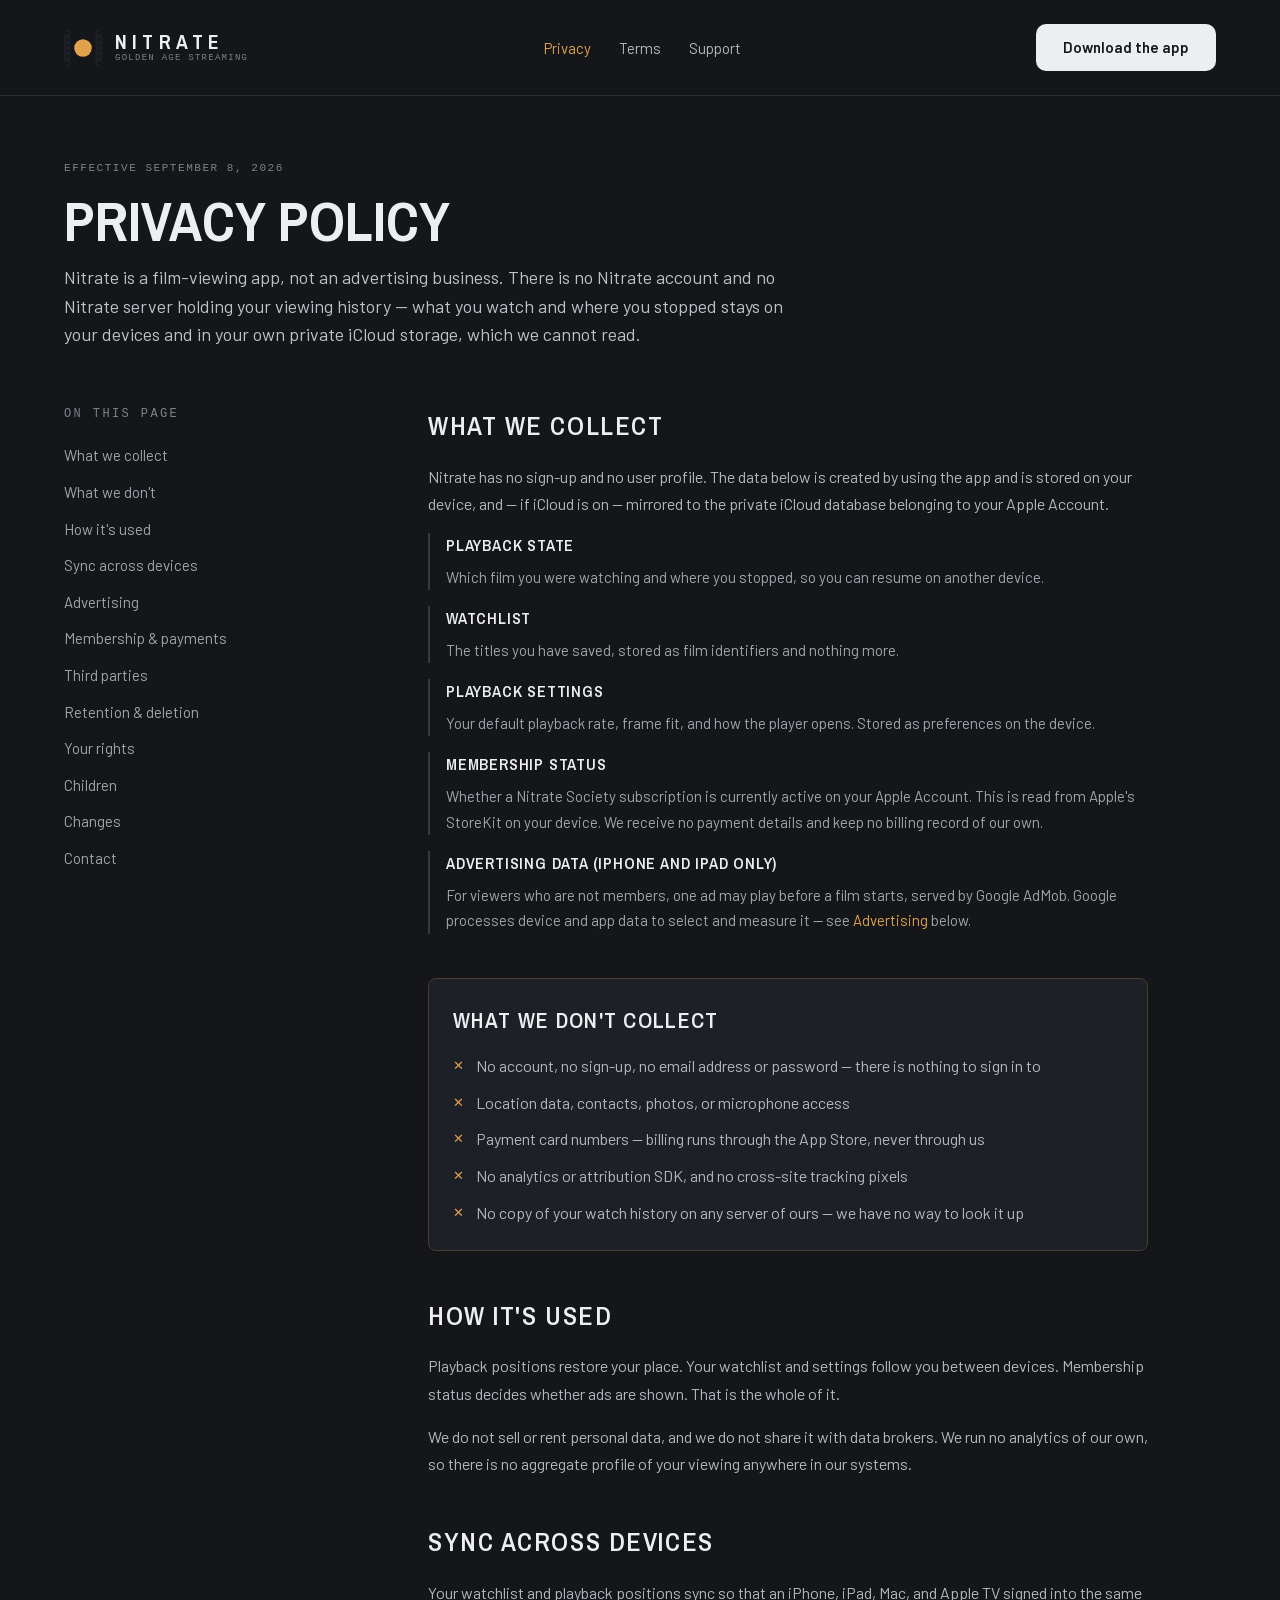
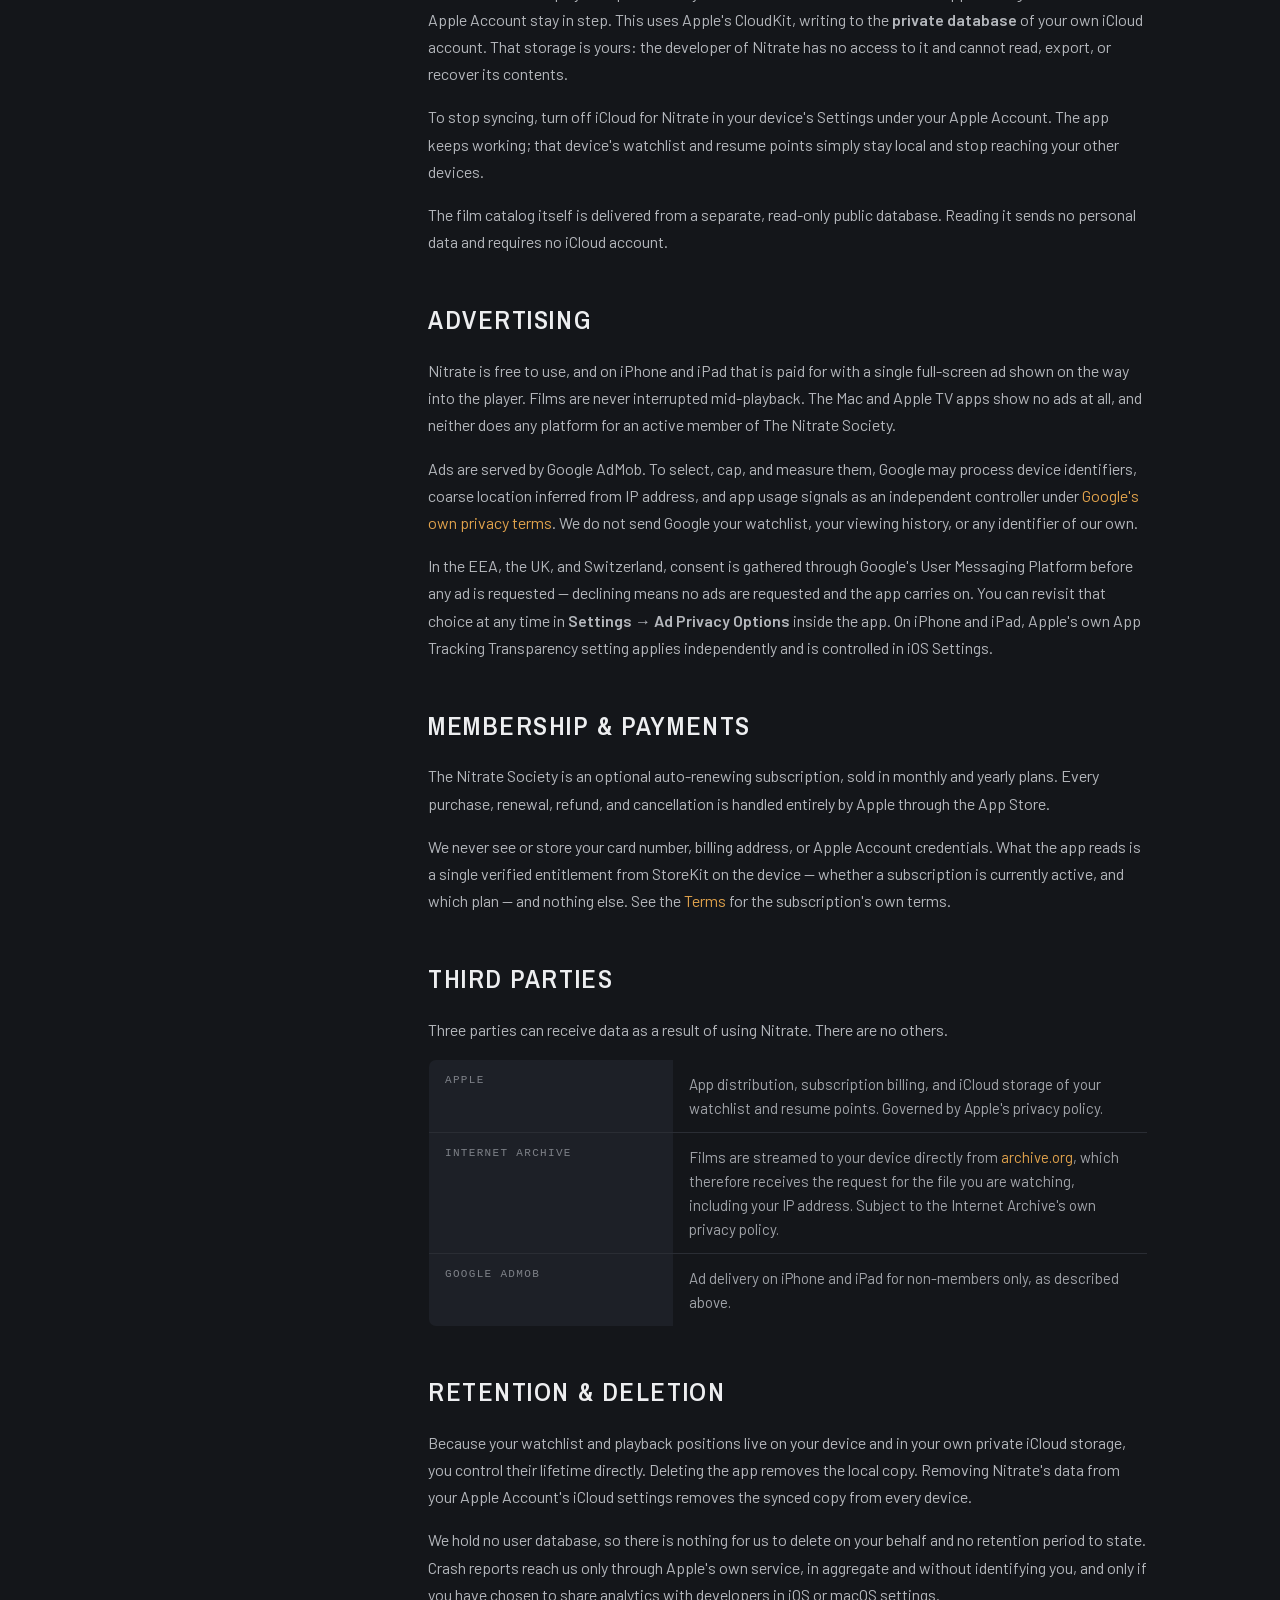
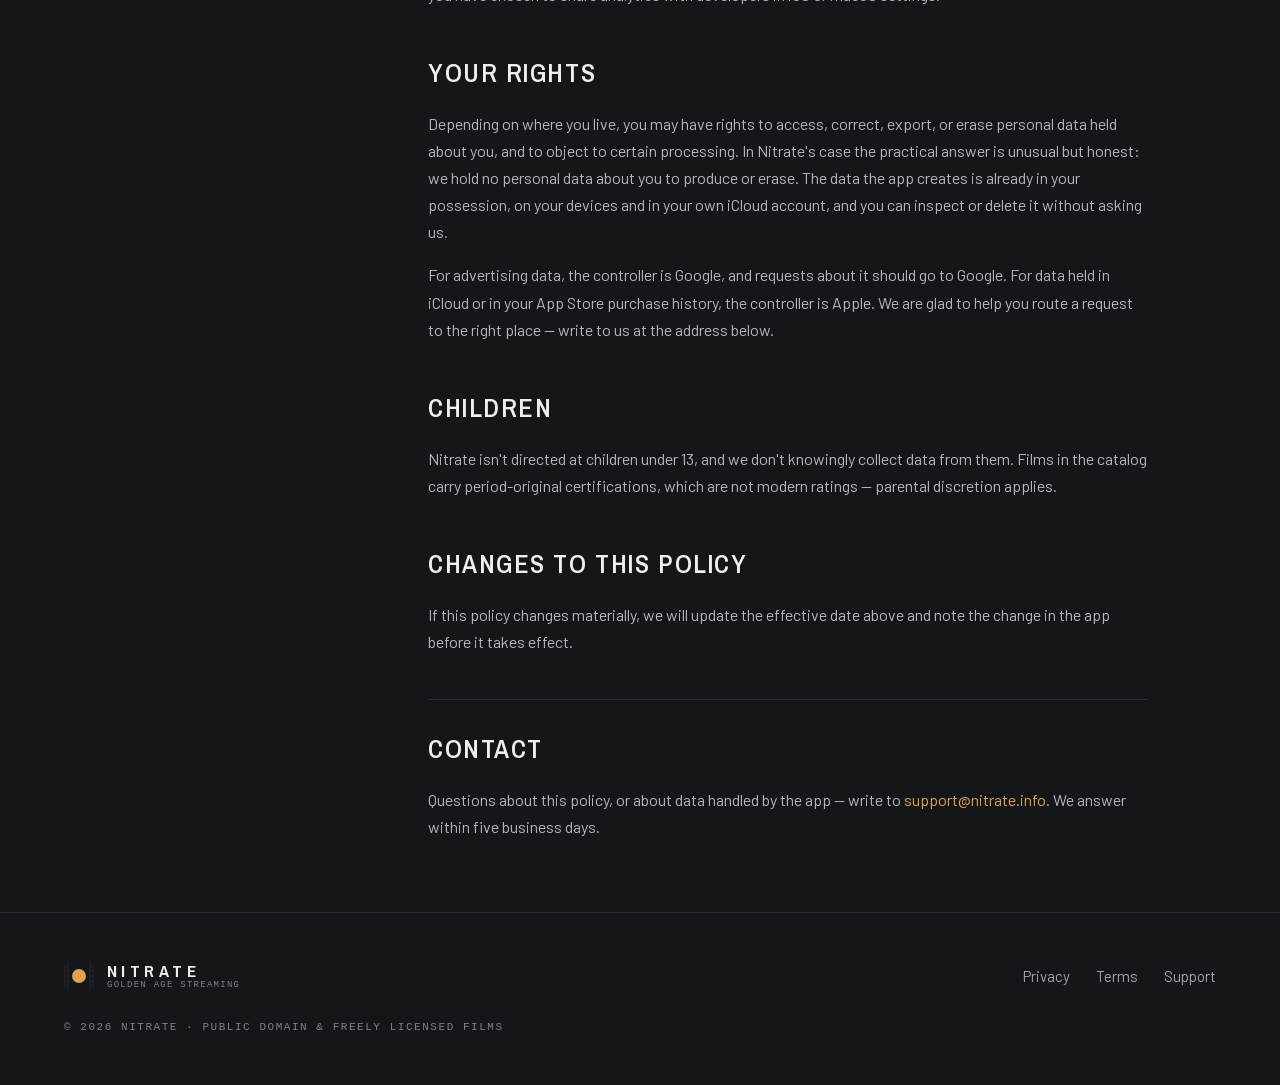
==== privacy.html @ 290c3b98 "init" ====
<!doctype html>
<html lang="en">
<head>
<meta charset="utf-8">
<meta name="viewport" content="width=device-width, initial-scale=1">
<title>Privacy Policy — Nitrate</title>
<meta name="description" content="What Nitrate collects, what it doesn't, and where your watchlist and resume points actually live.">
<link rel="canonical" href="https://nitrate.info/privacy.html">

<meta property="og:type" content="article">
<meta property="og:site_name" content="Nitrate">
<meta property="og:title" content="Privacy Policy — Nitrate">
<meta property="og:description" content="What Nitrate collects, what it doesn't, and where your watchlist and resume points actually live.">
<meta property="og:url" content="https://nitrate.info/privacy.html">
<meta property="og:image" content="https://nitrate.info/assets/img/og-image.png">
<meta name="twitter:card" content="summary_large_image">

<link rel="icon" href="assets/img/favicon.svg" type="image/svg+xml">
<link rel="apple-touch-icon" href="assets/img/apple-touch-icon.png">
<link rel="preload" href="assets/fonts/archivo-narrow.woff2" as="font" type="font/woff2" crossorigin>
<link rel="preload" href="assets/fonts/barlow-400.woff2" as="font" type="font/woff2" crossorigin>
<link rel="stylesheet" href="assets/css/site.css">
</head>
<body>

<a class="skip-link" href="#main">Skip to content</a>

<header class="site-header">
  <a class="lockup" href="./" aria-label="Nitrate — home">
    <img class="lockup__icon" src="assets/img/icon.svg" alt="" width="38" height="38">
    <span class="lockup__text">
      <span class="lockup__word">Nitrate</span>
      <span class="lockup__sub">Golden age streaming</span>
    </span>
  </a>
  <nav class="site-nav" aria-label="Primary">
    <a href="privacy.html" aria-current="page">Privacy</a>
    <a href="terms.html">Terms</a>
    <a href="support.html">Support</a>
  </nav>
  <a class="btn btn--primary" href="https://apps.apple.com/app/id6807024040">Download the app</a>
</header>

<main id="main" class="page">

  <div class="page__head">
    <p class="meta">Effective <time datetime="2026-09-08">September 8, 2026</time></p>
    <h1>Privacy Policy</h1>
    <p class="lead">
      Nitrate is a film-viewing app, not an advertising business. There is no Nitrate
      account and no Nitrate server holding your viewing history — what you watch and
      where you stopped stays on your devices and in your own private iCloud storage,
      which we cannot read.
    </p>
  </div>

  <div class="layout">

    <aside class="aside">
      <nav class="toc" aria-label="On this page">
        <h2>On this page</h2>
        <ol>
          <li><a href="#collect">What we collect</a></li>
          <li><a href="#never">What we don't</a></li>
          <li><a href="#use">How it's used</a></li>
          <li><a href="#sync">Sync across devices</a></li>
          <li><a href="#ads">Advertising</a></li>
          <li><a href="#membership">Membership &amp; payments</a></li>
          <li><a href="#third-parties">Third parties</a></li>
          <li><a href="#retention">Retention &amp; deletion</a></li>
          <li><a href="#rights">Your rights</a></li>
          <li><a href="#children">Children</a></li>
          <li><a href="#changes">Changes</a></li>
          <li><a href="#contact">Contact</a></li>
        </ol>
      </nav>
    </aside>

    <article class="article">

      <section id="collect">
        <h2>What we collect</h2>
        <p>
          Nitrate has no sign-up and no user profile. The data below is created by using
          the app and is stored on your device, and — if iCloud is on — mirrored to the
          private iCloud database belonging to your Apple Account.
        </p>

        <div class="entry">
          <h3>Playback state</h3>
          <p>
            Which film you were watching and where you stopped, so you can resume on
            another device.
          </p>
        </div>

        <div class="entry">
          <h3>Watchlist</h3>
          <p>The titles you have saved, stored as film identifiers and nothing more.</p>
        </div>

        <div class="entry">
          <h3>Playback settings</h3>
          <p>
            Your default playback rate, frame fit, and how the player opens. Stored as
            preferences on the device.
          </p>
        </div>

        <div class="entry">
          <h3>Membership status</h3>
          <p>
            Whether a Nitrate Society subscription is currently active on your Apple
            Account. This is read from Apple's StoreKit on your device. We receive no
            payment details and keep no billing record of our own.
          </p>
        </div>

        <div class="entry">
          <h3>Advertising data (iPhone and iPad only)</h3>
          <p>
            For viewers who are not members, one ad may play before a film starts, served
            by Google AdMob. Google processes device and app data to select and measure
            it — see <a href="#ads">Advertising</a> below.
          </p>
        </div>
      </section>

      <section id="never" class="callout">
        <h2>What we don't collect</h2>
        <ul>
          <li>No account, no sign-up, no email address or password — there is nothing to sign in to</li>
          <li>Location data, contacts, photos, or microphone access</li>
          <li>Payment card numbers — billing runs through the App Store, never through us</li>
          <li>No analytics or attribution SDK, and no cross-site tracking pixels</li>
          <li>No copy of your watch history on any server of ours — we have no way to look it up</li>
        </ul>
      </section>

      <section id="use">
        <h2>How it's used</h2>
        <p>
          Playback positions restore your place. Your watchlist and settings follow you
          between devices. Membership status decides whether ads are shown. That is the
          whole of it.
        </p>
        <p>
          We do not sell or rent personal data, and we do not share it with data brokers.
          We run no analytics of our own, so there is no aggregate profile of your viewing
          anywhere in our systems.
        </p>
      </section>

      <section id="sync">
        <h2>Sync across devices</h2>
        <p>
          Your watchlist and playback positions sync so that an iPhone, iPad, Mac, and
          Apple TV signed into the same Apple Account stay in step. This uses Apple's
          CloudKit, writing to the <strong>private database</strong> of your own iCloud
          account. That storage is yours: the developer of Nitrate has no access to it and
          cannot read, export, or recover its contents.
        </p>
        <p>
          To stop syncing, turn off iCloud for Nitrate in your device's Settings under your
          Apple Account. The app keeps working; that device's watchlist and resume points
          simply stay local and stop reaching your other devices.
        </p>
        <p>
          The film catalog itself is delivered from a separate, read-only public database.
          Reading it sends no personal data and requires no iCloud account.
        </p>
      </section>

      <section id="ads">
        <h2>Advertising</h2>
        <p>
          Nitrate is free to use, and on iPhone and iPad that is paid for with a single
          full-screen ad shown on the way into the player. Films are never interrupted
          mid-playback. The Mac and Apple TV apps show no ads at all, and neither does any
          platform for an active member of The Nitrate Society.
        </p>
        <p>
          Ads are served by Google AdMob. To select, cap, and measure them, Google may
          process device identifiers, coarse location inferred from IP address, and app
          usage signals as an independent controller under
          <a href="https://policies.google.com/technologies/partner-sites" rel="noopener">Google's own privacy terms</a>.
          We do not send Google your watchlist, your viewing history, or any identifier of
          our own.
        </p>
        <p>
          In the EEA, the UK, and Switzerland, consent is gathered through Google's User
          Messaging Platform before any ad is requested — declining means no ads are
          requested and the app carries on. You can revisit that choice at any time in
          <strong>Settings → Ad Privacy Options</strong> inside the app. On iPhone and iPad,
          Apple's own App Tracking Transparency setting applies independently and is
          controlled in iOS Settings.
        </p>
      </section>

      <section id="membership">
        <h2>Membership &amp; payments</h2>
        <p>
          The Nitrate Society is an optional auto-renewing subscription, sold in monthly
          and yearly plans. Every purchase, renewal, refund, and cancellation is handled
          entirely by Apple through the App Store.
        </p>
        <p>
          We never see or store your card number, billing address, or Apple Account
          credentials. What the app reads is a single verified entitlement from StoreKit
          on the device — whether a subscription is currently active, and which plan — and
          nothing else. See the <a href="terms.html#membership">Terms</a> for the
          subscription's own terms.
        </p>
      </section>

      <section id="third-parties">
        <h2>Third parties</h2>
        <p>
          Three parties can receive data as a result of using Nitrate. There are no others.
        </p>
        <div class="table-wrap">
          <table class="table">
            <tbody>
              <tr>
                <th scope="row">Apple</th>
                <td>
                  App distribution, subscription billing, and iCloud storage of your
                  watchlist and resume points. Governed by Apple's privacy policy.
                </td>
              </tr>
              <tr>
                <th scope="row">Internet Archive</th>
                <td>
                  Films are streamed to your device directly from
                  <a href="https://archive.org" rel="noopener">archive.org</a>, which
                  therefore receives the request for the file you are watching, including
                  your IP address. Subject to the Internet Archive's own privacy policy.
                </td>
              </tr>
              <tr>
                <th scope="row">Google AdMob</th>
                <td>
                  Ad delivery on iPhone and iPad for non-members only, as described above.
                </td>
              </tr>
            </tbody>
          </table>
        </div>
      </section>

      <section id="retention">
        <h2>Retention &amp; deletion</h2>
        <p>
          Because your watchlist and playback positions live on your device and in your own
          private iCloud storage, you control their lifetime directly. Deleting the app
          removes the local copy. Removing Nitrate's data from your Apple Account's iCloud
          settings removes the synced copy from every device.
        </p>
        <p>
          We hold no user database, so there is nothing for us to delete on your behalf and
          no retention period to state. Crash reports reach us only through Apple's own
          service, in aggregate and without identifying you, and only if you have chosen to
          share analytics with developers in iOS or macOS settings.
        </p>
      </section>

      <section id="rights">
        <h2>Your rights</h2>
        <p>
          Depending on where you live, you may have rights to access, correct, export, or
          erase personal data held about you, and to object to certain processing. In
          Nitrate's case the practical answer is unusual but honest: we hold no personal
          data about you to produce or erase. The data the app creates is already in your
          possession, on your devices and in your own iCloud account, and you can inspect
          or delete it without asking us.
        </p>
        <p>
          For advertising data, the controller is Google, and requests about it should go to
          Google. For data held in iCloud or in your App Store purchase history, the
          controller is Apple. We are glad to help you route a request to the right place —
          write to us at the address below.
        </p>
      </section>

      <section id="children">
        <h2>Children</h2>
        <p>
          Nitrate isn't directed at children under 13, and we don't knowingly collect data
          from them. Films in the catalog carry period-original certifications, which are
          not modern ratings — parental discretion applies.
        </p>
      </section>

      <section id="changes">
        <h2>Changes to this policy</h2>
        <p>
          If this policy changes materially, we will update the effective date above and
          note the change in the app before it takes effect.
        </p>
      </section>

      <section id="contact" class="contact-block">
        <h2>Contact</h2>
        <p>
          Questions about this policy, or about data handled by the app — write to
          <a href="mailto:support@nitrate.info">support@nitrate.info</a>. We answer within
          five business days.
        </p>
      </section>

    </article>
  </div>
</main>

<footer class="site-footer">
  <div class="site-footer__row">
    <a class="lockup" href="./" aria-label="Nitrate — home">
      <img class="lockup__icon" src="assets/img/icon.svg" alt="" width="30" height="30">
      <span class="lockup__text">
        <span class="lockup__word">Nitrate</span>
        <span class="lockup__sub">Golden age streaming</span>
      </span>
    </a>
    <nav class="site-footer__links" aria-label="Footer">
      <a href="privacy.html">Privacy</a>
      <a href="terms.html">Terms</a>
      <a href="support.html">Support</a>
    </nav>
  </div>
  <p class="site-footer__legal">© 2026 Nitrate · Public domain &amp; freely licensed films</p>
</footer>

</body>
</html>
---- assets/css/site.css ----
/* ==========================================================================
   Nitrate — Golden age streaming
   Tokens and type scale follow the design handoff exactly. Dark only.
   ========================================================================== */

/* --- Fonts ---------------------------------------------------------------
   Self-hosted, latin subset, SIL OFL. Archivo Narrow ships as one variable
   file covering the 600–700 range the design uses; Barlow is three statics. */

@font-face {
  font-family: 'Archivo Narrow';
  font-style: normal;
  font-weight: 400 700;
  font-display: swap;
  src: url('../fonts/archivo-narrow.woff2') format('woff2');
}
@font-face {
  font-family: 'Barlow';
  font-style: normal;
  font-weight: 400;
  font-display: swap;
  src: url('../fonts/barlow-400.woff2') format('woff2');
}
@font-face {
  font-family: 'Barlow';
  font-style: normal;
  font-weight: 600;
  font-display: swap;
  src: url('../fonts/barlow-600.woff2') format('woff2');
}

/* --- Tokens -------------------------------------------------------------- */

:root {
  --bg-base: #14161a;
  --bg-alt: #191c21;
  --surface-card: #1b1e24;
  --surface-raised: #1d2027;

  --line-subtle: #2a2d34;
  --line-default: #2e323a;
  --line-default-strong: #363a43;
  --line-strong: #3c4048;
  --line-strong-hi: #434750;
  --line-accent-tint: #4a3e2c;

  --text-primary: #edeef0;
  --text-secondary: #bfc1c6;
  --text-body: #b4b7bc;
  --text-tertiary: #a2a5ab;
  --text-muted: #7e8188;
  --text-muted-hi: #85888f;

  --accent: #e0a24c;
  --accent-hover: #f5bd73;
  --status-ok: #4fc77e;

  --font-display: 'Archivo Narrow', 'Arial Narrow', Helvetica, sans-serif;
  --font-body: 'Barlow', -apple-system, BlinkMacSystemFont, 'Segoe UI', Helvetica, Arial, sans-serif;
  --font-mono: ui-monospace, SFMono-Regular, Menlo, Consolas, monospace;

  --gutter: clamp(20px, 5vw, 80px);
  --radius-poster: 4px;
  --radius-block: 8px;
  --radius-button: 10px;
  --radius-card: 12px;

  /* The image loading state, kept in production per the handoff. */
  --placeholder-fill: repeating-linear-gradient(
    135deg,
    #363b42 0 6px,
    #23262c 6px 12px
  );
  --placeholder-fill-lg: repeating-linear-gradient(
    135deg,
    #363b42 0 10px,
    #23262c 10px 20px
  );

  color-scheme: dark;
}

/* --- Base ---------------------------------------------------------------- */

*,
*::before,
*::after {
  box-sizing: border-box;
}

html {
  scroll-behavior: smooth;
  -webkit-text-size-adjust: 100%;
}

body {
  margin: 0;
  background: var(--bg-base);
  color: var(--text-body);
  font-family: var(--font-body);
  font-size: 16px;
  font-weight: 400;
  line-height: 1.6;
  -webkit-font-smoothing: antialiased;
  -moz-osx-font-smoothing: grayscale;
}

img,
svg {
  max-width: 100%;
  display: block;
}

a {
  color: var(--accent);
  text-decoration: none;
}

a:hover {
  color: var(--accent-hover);
}

h1,
h2,
h3 {
  font-family: var(--font-display);
  color: var(--text-primary);
  text-transform: uppercase;
  margin: 0;
}

p {
  margin: 0;
}

:focus-visible {
  outline: 2px solid var(--accent);
  outline-offset: 3px;
  border-radius: 2px;
}

/* Anchor targets clear the section they land in. */
[id] {
  scroll-margin-top: 32px;
}

.skip-link {
  position: absolute;
  left: -9999px;
  top: 0;
  z-index: 100;
  padding: 12px 18px;
  background: var(--surface-raised);
  color: var(--text-primary);
  border: 1px solid var(--line-strong);
  border-radius: var(--radius-block);
}

.skip-link:focus {
  left: var(--gutter);
  top: 12px;
}

/* --- Shared pieces ------------------------------------------------------- */

.eyebrow {
  font-family: var(--font-mono);
  font-size: 13px;
  letter-spacing: 0.2em;
  text-transform: uppercase;
  color: var(--accent);
  margin: 0;
}

.meta {
  font-family: var(--font-mono);
  font-size: 11px;
  letter-spacing: 0.14em;
  text-transform: uppercase;
  color: var(--text-muted);
  margin: 0;
}

.lead {
  font-size: 18px;
  line-height: 1.6;
  color: var(--text-secondary);
}

/* Buttons — primary is near-white on dark, never amber. */
.btn {
  display: inline-flex;
  align-items: center;
  justify-content: center;
  gap: 8px;
  font-family: var(--font-body);
  font-size: 15px;
  font-weight: 600;
  line-height: 1;
  padding: 15px 26px;
  border-radius: var(--radius-button);
  border: 1px solid transparent;
  cursor: pointer;
  transition: background-color 0.15s ease, border-color 0.15s ease, color 0.15s ease;
}

.btn--primary {
  background: var(--text-primary);
  color: var(--bg-base);
}

.btn--primary:hover {
  background: #fff;
  color: var(--bg-base);
}

.btn--secondary {
  background: transparent;
  color: var(--text-primary);
  border-color: var(--line-strong);
}

.btn--secondary:hover {
  border-color: var(--line-strong-hi);
  background: rgba(255, 255, 255, 0.03);
  color: var(--text-primary);
}

.btn--lg {
  font-size: 17px;
  padding: 18px 32px;
}

/* --- Header / footer lockup ---------------------------------------------- */

.lockup {
  display: inline-flex;
  align-items: center;
  gap: 13px;
  color: inherit;
}

.lockup:hover {
  color: inherit;
}

.lockup__icon {
  flex: none;
  width: 38px;
  height: 38px;
}

.lockup__text {
  display: flex;
  flex-direction: column;
  gap: 2px;
}

.lockup__word {
  font-family: var(--font-display);
  font-size: 20px;
  font-weight: 700;
  letter-spacing: 0.26em;
  text-transform: uppercase;
  color: var(--text-primary);
  line-height: 1;
}

.lockup__sub {
  font-family: var(--font-mono);
  font-size: 9px;
  letter-spacing: 0.14em;
  text-transform: uppercase;
  color: var(--text-muted);
  line-height: 1;
}

.site-header {
  display: flex;
  align-items: center;
  justify-content: space-between;
  gap: 24px 32px;
  flex-wrap: wrap;
  padding: 24px var(--gutter);
  border-bottom: 1px solid var(--line-subtle);
}

.site-nav {
  display: flex;
  align-items: center;
  gap: 28px;
  flex-wrap: wrap;
}

.site-nav a {
  font-size: 15px;
  color: var(--text-body);
}

.site-nav a:hover {
  color: var(--accent-hover);
}

.site-nav a[aria-current='page'] {
  color: var(--accent);
}

.site-footer {
  padding: 48px var(--gutter);
  border-top: 1px solid var(--line-subtle);
}

.site-footer__row {
  display: flex;
  align-items: center;
  justify-content: space-between;
  gap: 24px 32px;
  flex-wrap: wrap;
}

.site-footer .lockup__icon {
  width: 30px;
  height: 30px;
}

.site-footer .lockup__word {
  font-size: 17px;
}

.site-footer__links {
  display: flex;
  gap: 26px;
  flex-wrap: wrap;
}

.site-footer__links a {
  font-size: 15px;
  color: var(--text-tertiary);
}

.site-footer__links a:hover {
  color: var(--accent-hover);
}

.site-footer__legal {
  margin-top: 28px;
  font-family: var(--font-mono);
  font-size: 11px;
  letter-spacing: 0.14em;
  text-transform: uppercase;
  color: var(--text-muted);
}

/* --- Image placeholders --------------------------------------------------
   Every dashed element marks an asset slot. Replace the background with the
   real <img> and keep the striped fill as its loading state. */

.ph {
  background-image: var(--placeholder-fill);
  background-color: var(--surface-raised);
  position: relative;
  overflow: hidden;
}

.ph--lg {
  background-image: var(--placeholder-fill-lg);
}

.ph__label {
  position: absolute;
  font-family: var(--font-mono);
  font-size: 9px;
  letter-spacing: 0.12em;
  text-transform: uppercase;
  color: var(--text-muted-hi);
  background: rgba(20, 22, 26, 0.82);
  border: 1px dashed var(--line-strong);
  border-radius: var(--radius-block);
  padding: 6px 10px;
  margin: 0;
}

.ph__label--tr {
  top: 20px;
  right: 20px;
  max-width: min(46%, 260px);
}

.ph__label--bl {
  left: 8px;
  bottom: 8px;
  padding: 4px 7px;
  font-size: 8px;
}

/* --- Landing: hero ------------------------------------------------------- */

.hero {
  position: relative;
  min-height: 640px;
  display: flex;
  align-items: center;
  border-bottom: 1px solid var(--line-subtle);
}

.hero__scrim {
  position: absolute;
  inset: 0;
  background: linear-gradient(
    100deg,
    var(--bg-base) 12%,
    rgba(20, 22, 26, 0.85) 40%,
    rgba(20, 22, 26, 0.35) 68%,
    rgba(20, 22, 26, 0.75)
  );
}

.hero__inner {
  position: relative;
  width: 100%;
  padding: 80px var(--gutter);
}

.hero__copy {
  display: flex;
  flex-direction: column;
  align-items: flex-start;
  gap: 24px;
  max-width: 620px;
}

.hero h1 {
  font-size: clamp(40px, 6vw, 72px);
  font-weight: 700;
  line-height: 0.95;
  letter-spacing: -0.01em;
}

/* --- Landing: sections --------------------------------------------------- */

.section {
  padding: 100px var(--gutter);
  border-bottom: 1px solid var(--line-subtle);
}

.section__head {
  display: flex;
  flex-direction: column;
  gap: 18px;
  margin-bottom: 44px;
}

.section h2 {
  font-size: clamp(30px, 4vw, 44px);
  font-weight: 700;
  letter-spacing: 0.01em;
}

.section__intro {
  max-width: 640px;
  color: var(--text-body);
}

/* Catalog grid */
.poster-grid {
  display: grid;
  grid-template-columns: repeat(auto-fill, minmax(150px, 1fr));
  gap: 18px;
}

.poster {
  display: flex;
  flex-direction: column;
  gap: 10px;
}

.poster__art {
  aspect-ratio: 2 / 3;
  border: 1px solid var(--line-default);
  border-radius: var(--radius-poster);
}

.poster__title {
  font-family: var(--font-display);
  font-size: 14px;
  font-weight: 400;
  line-height: 1.15;
  color: var(--text-primary);
  text-transform: none;
}

.poster__meta {
  font-family: var(--font-mono);
  font-size: 10px;
  letter-spacing: 0.1em;
  text-transform: uppercase;
  color: var(--text-muted);
}

/* Platform cards */
.card-grid {
  display: grid;
  grid-template-columns: repeat(auto-fit, minmax(240px, 1fr));
  gap: 24px;
}

.platform-card {
  background: var(--surface-card);
  border: 1px solid var(--line-default);
  border-radius: var(--radius-card);
  padding: 16px;
  display: flex;
  flex-direction: column;
  gap: 16px;
  transition: border-color 0.15s ease;
}

.platform-card:hover {
  border-color: var(--line-strong);
}

.platform-card__shot {
  aspect-ratio: 4 / 3;
  border: 1px dashed var(--line-strong);
  border-radius: var(--radius-block);
}

.platform-card h3 {
  font-size: 19px;
  font-weight: 600;
  letter-spacing: 0.03em;
}

.platform-card p {
  font-size: 15px;
  line-height: 1.55;
  color: var(--text-tertiary);
}

/* Closing CTA */
.closing {
  position: relative;
  background: var(--bg-alt);
  padding: 110px var(--gutter);
  border-bottom: 1px solid var(--line-subtle);
  overflow: hidden;
}

.closing__copy {
  position: relative;
  max-width: 620px;
  margin: 0 auto;
  text-align: center;
  display: flex;
  flex-direction: column;
  align-items: center;
  gap: 22px;
}

.closing h2 {
  font-size: clamp(30px, 4.4vw, 50px);
  font-weight: 700;
  line-height: 0.98;
}

/* --- Legal + support two-column shell ------------------------------------ */

.page {
  padding: 64px var(--gutter) 72px;
}

.page__head {
  display: flex;
  flex-direction: column;
  gap: 16px;
  max-width: 720px;
  margin-bottom: 56px;
}

.page__head h1 {
  font-size: clamp(36px, 5vw, 56px);
  font-weight: 700;
  line-height: 0.95;
}

.layout {
  display: flex;
  flex-wrap: wrap;
  align-items: flex-start;
  gap: clamp(32px, 5vw, 72px);
}

.aside {
  position: sticky;
  top: 32px;
  flex: 1 1 230px;
  max-width: 300px;
  min-width: 230px;
}

.toc h2 {
  font-family: var(--font-mono);
  font-size: 12px;
  font-weight: 400;
  letter-spacing: 0.2em;
  color: var(--text-muted);
  margin-bottom: 18px;
}

.toc ol {
  list-style: none;
  margin: 0;
  padding: 0;
  display: flex;
  flex-direction: column;
  gap: 11px;
}

.toc a {
  font-size: 15px;
  color: var(--text-tertiary);
}

.toc a:hover {
  color: var(--accent-hover);
}

.article {
  flex: 999 1 420px;
  max-width: 720px;
  display: flex;
  flex-direction: column;
  gap: 44px;
}

.article section {
  display: flex;
  flex-direction: column;
  gap: 16px;
}

.article h2 {
  font-size: 26px;
  font-weight: 600;
  letter-spacing: 0.06em;
}

.article h3 {
  font-family: var(--font-display);
  font-size: 17px;
  font-weight: 600;
  letter-spacing: 0.04em;
  color: var(--text-primary);
}

.article p {
  line-height: 1.7;
}

.article ul {
  margin: 0;
  padding-left: 20px;
  display: flex;
  flex-direction: column;
  gap: 10px;
}

.article li {
  line-height: 1.65;
}

/* The four "what we collect" entries — 2px left rule, 16px indent. */
.entry {
  border-left: 2px solid var(--line-default-strong);
  padding-left: 16px;
  display: flex;
  flex-direction: column;
  gap: 6px;
}

.entry h3 {
  font-size: 16px;
  letter-spacing: 0.05em;
}

.entry p {
  font-size: 15px;
  color: var(--text-tertiary);
}

/* Amber-tinted callout — "what we don't collect", "what you may not do". */
.callout {
  background: var(--surface-raised);
  border: 1px solid var(--line-accent-tint);
  border-radius: var(--radius-block);
  padding: 24px;
  display: flex;
  flex-direction: column;
  gap: 16px;
}

.callout h2 {
  font-size: 22px;
  font-weight: 600;
  letter-spacing: 0.06em;
}

.callout ul {
  list-style: none;
  margin: 0;
  padding: 0;
  display: flex;
  flex-direction: column;
  gap: 12px;
}

.callout li {
  display: flex;
  align-items: flex-start;
  gap: 12px;
  line-height: 1.55;
}

.callout li::before {
  content: '\2715';
  color: var(--accent);
  font-size: 13px;
  line-height: 1.7;
  flex: none;
}

.callout__note {
  font-size: 14px;
  color: var(--text-muted-hi);
}

.contact-block {
  border-top: 1px solid var(--line-subtle);
  padding-top: 28px;
}

/* Simple data table (subscription terms). */
.table {
  width: 100%;
  border-collapse: collapse;
  border: 1px solid var(--line-default);
  border-radius: var(--radius-block);
  overflow: hidden;
  font-size: 15px;
}

.table th,
.table td {
  text-align: left;
  padding: 12px 16px;
  border-bottom: 1px solid var(--line-subtle);
  vertical-align: top;
}

.table tr:last-child th,
.table tr:last-child td {
  border-bottom: 0;
}

.table th {
  font-family: var(--font-mono);
  font-size: 11px;
  font-weight: 400;
  letter-spacing: 0.12em;
  text-transform: uppercase;
  color: var(--text-muted);
  width: 34%;
  background: var(--surface-raised);
}

.table td {
  color: var(--text-tertiary);
}

.table-wrap {
  overflow-x: auto;
}

/* --- Support ------------------------------------------------------------- */

.topic-grid {
  display: grid;
  grid-template-columns: repeat(auto-fit, minmax(230px, 1fr));
  gap: 20px;
  margin-bottom: 64px;
}

.topic-card {
  display: flex;
  flex-direction: column;
  gap: 10px;
  background: var(--surface-card);
  border: 1px solid var(--line-default);
  border-radius: var(--radius-card);
  padding: 20px;
  color: inherit;
  transition: border-color 0.15s ease;
}

.topic-card:hover {
  border-color: var(--line-strong);
  color: inherit;
}

.topic-card__mark {
  font-family: var(--font-mono);
  font-size: 11px;
  letter-spacing: 0.14em;
  color: var(--accent);
}

.topic-card h2 {
  font-family: var(--font-display);
  font-size: 18px;
  font-weight: 600;
  letter-spacing: 0.04em;
  color: var(--text-primary);
}

.topic-card p {
  font-size: 14px;
  line-height: 1.5;
  color: var(--text-tertiary);
}

.faq {
  border-top: 1px solid var(--line-subtle);
}

.faq > div {
  border-bottom: 1px solid var(--line-subtle);
  padding: 22px 0;
  display: flex;
  flex-direction: column;
  gap: 10px;
}

.faq h3 {
  font-family: var(--font-display);
  font-size: 17px;
  font-weight: 600;
  letter-spacing: 0.03em;
  color: var(--text-primary);
}

.faq p {
  color: var(--text-tertiary);
  line-height: 1.65;
}

.side-card {
  background: var(--surface-card);
  border: 1px solid var(--line-default);
  border-radius: var(--radius-card);
  padding: 20px;
  display: flex;
  flex-direction: column;
  gap: 14px;
}

.side-card--accent {
  background: var(--surface-raised);
  border-color: var(--line-accent-tint);
}

.side-card h2 {
  font-family: var(--font-display);
  font-size: 18px;
  font-weight: 600;
  letter-spacing: 0.04em;
  color: var(--text-primary);
}

.side-card p {
  font-size: 14px;
  line-height: 1.55;
  color: var(--text-tertiary);
}

.side-card ul {
  list-style: none;
  margin: 0;
  padding: 0;
  display: flex;
  flex-direction: column;
  gap: 10px;
}

.side-card ul a {
  font-size: 15px;
}

.aside--support {
  display: flex;
  flex-direction: column;
  gap: 20px;
}

/* --- Responsive ---------------------------------------------------------- */

@media (max-width: 700px) {
  .section,
  .closing {
    padding-top: 72px;
    padding-bottom: 72px;
  }

  .hero {
    min-height: 560px;
  }

  .hero__inner {
    padding-top: 64px;
    padding-bottom: 64px;
  }

  /* The badge must never crowd the copy column at narrow widths — but it has
     to stay out of the flow to do it. `.hero` is a flex container, so a static
     badge becomes a flex item and shoves the copy column sideways. */
  .ph__label--tr {
    top: 12px;
    right: 12px;
    max-width: 45%;
    font-size: 8px;
    padding: 5px 8px;
  }

  .aside {
    position: static;
    max-width: none;
    min-width: 0;
    flex-basis: 100%;
  }
}

/* Two columns of legal prose in ~330px is unreadable — stack the label above
   its value instead of letting the value column shrink to a ribbon. */
@media (max-width: 560px) {
  .table,
  .table tbody,
  .table tr,
  .table th,
  .table td {
    display: block;
    width: auto;
  }

  .table tr {
    border-bottom: 1px solid var(--line-subtle);
  }

  .table tr:last-child {
    border-bottom: 0;
  }

  .table th,
  .table td {
    border-bottom: 0;
  }

  .table th {
    background: var(--surface-raised);
    padding-bottom: 10px;
  }

  .table td {
    padding-top: 12px;
  }
}

@media (prefers-reduced-motion: reduce) {
  html {
    scroll-behavior: auto;
  }

  *,
  *::before,
  *::after {
    transition-duration: 0.01ms !important;
    animation-duration: 0.01ms !important;
  }
}

@media print {
  .site-header,
  .site-footer,
  .aside,
  .btn {
    display: none;
  }

  body {
    background: #fff;
    color: #000;
  }
}
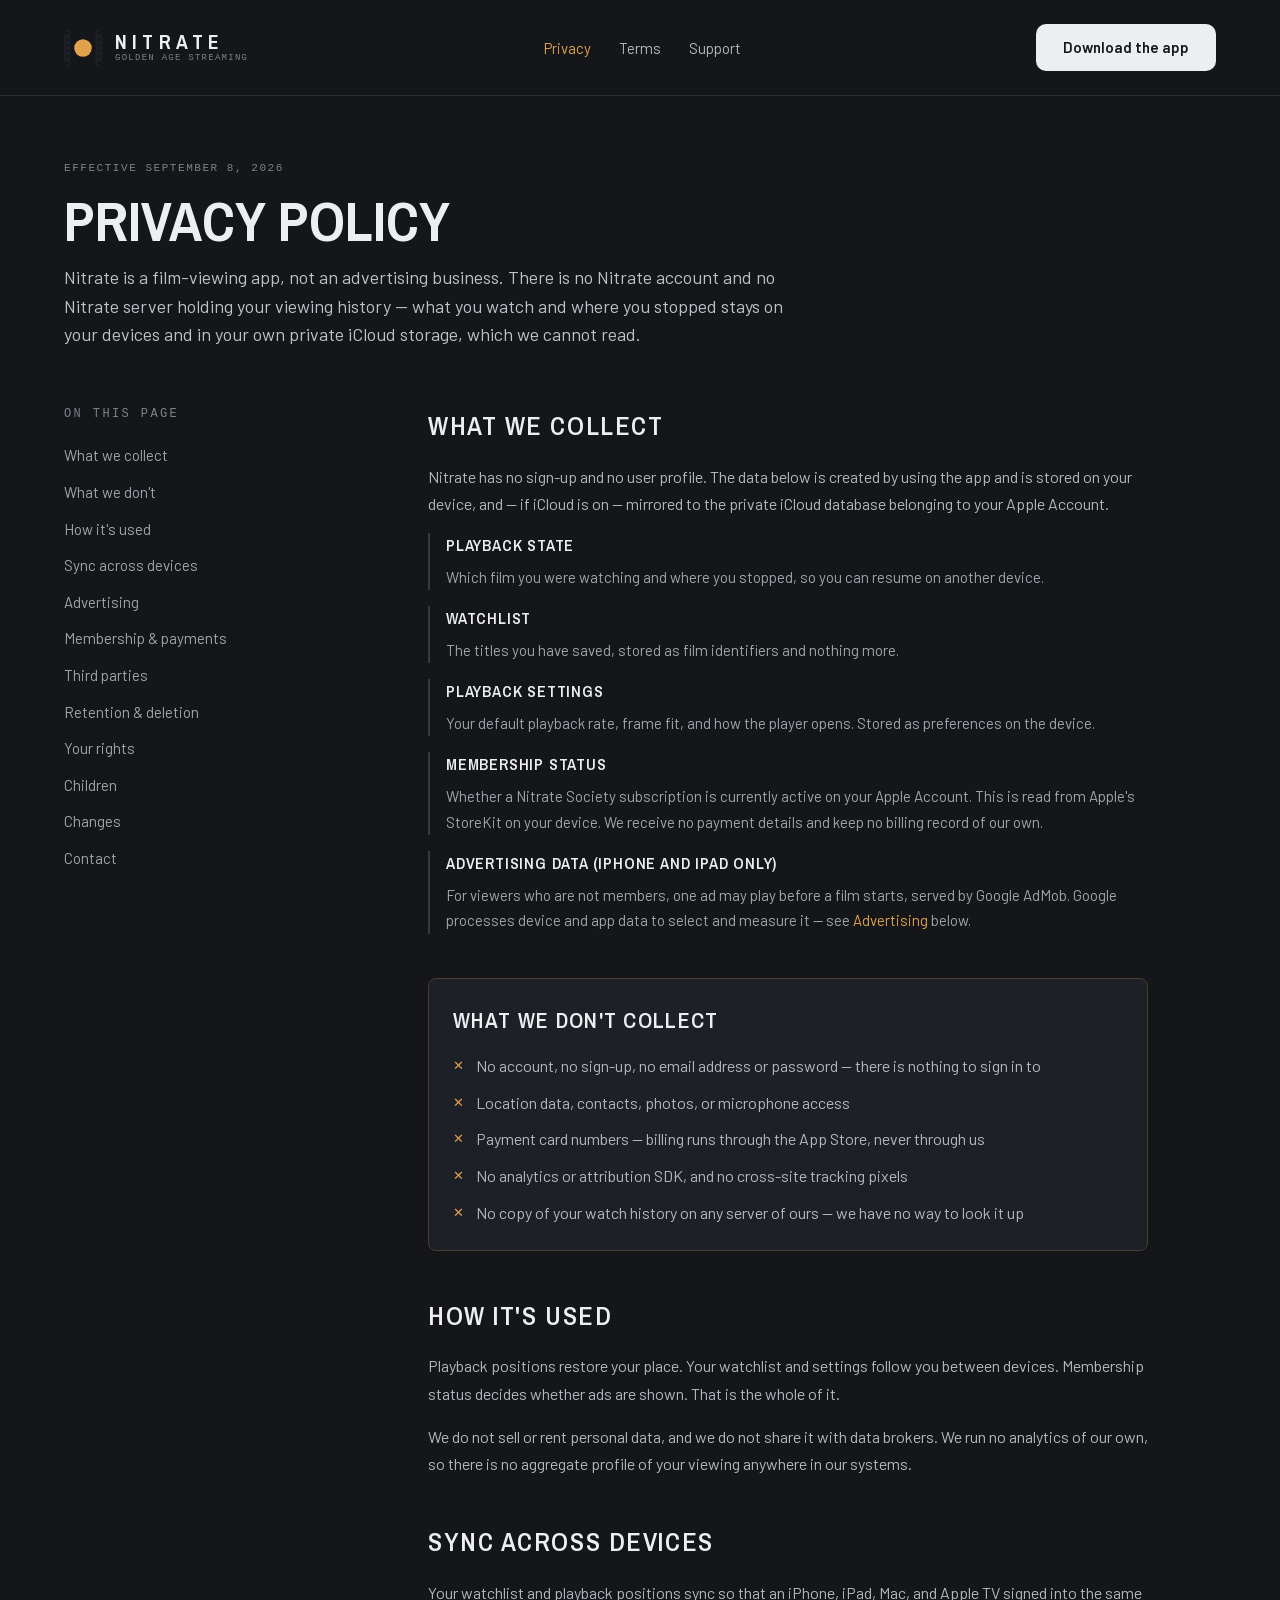
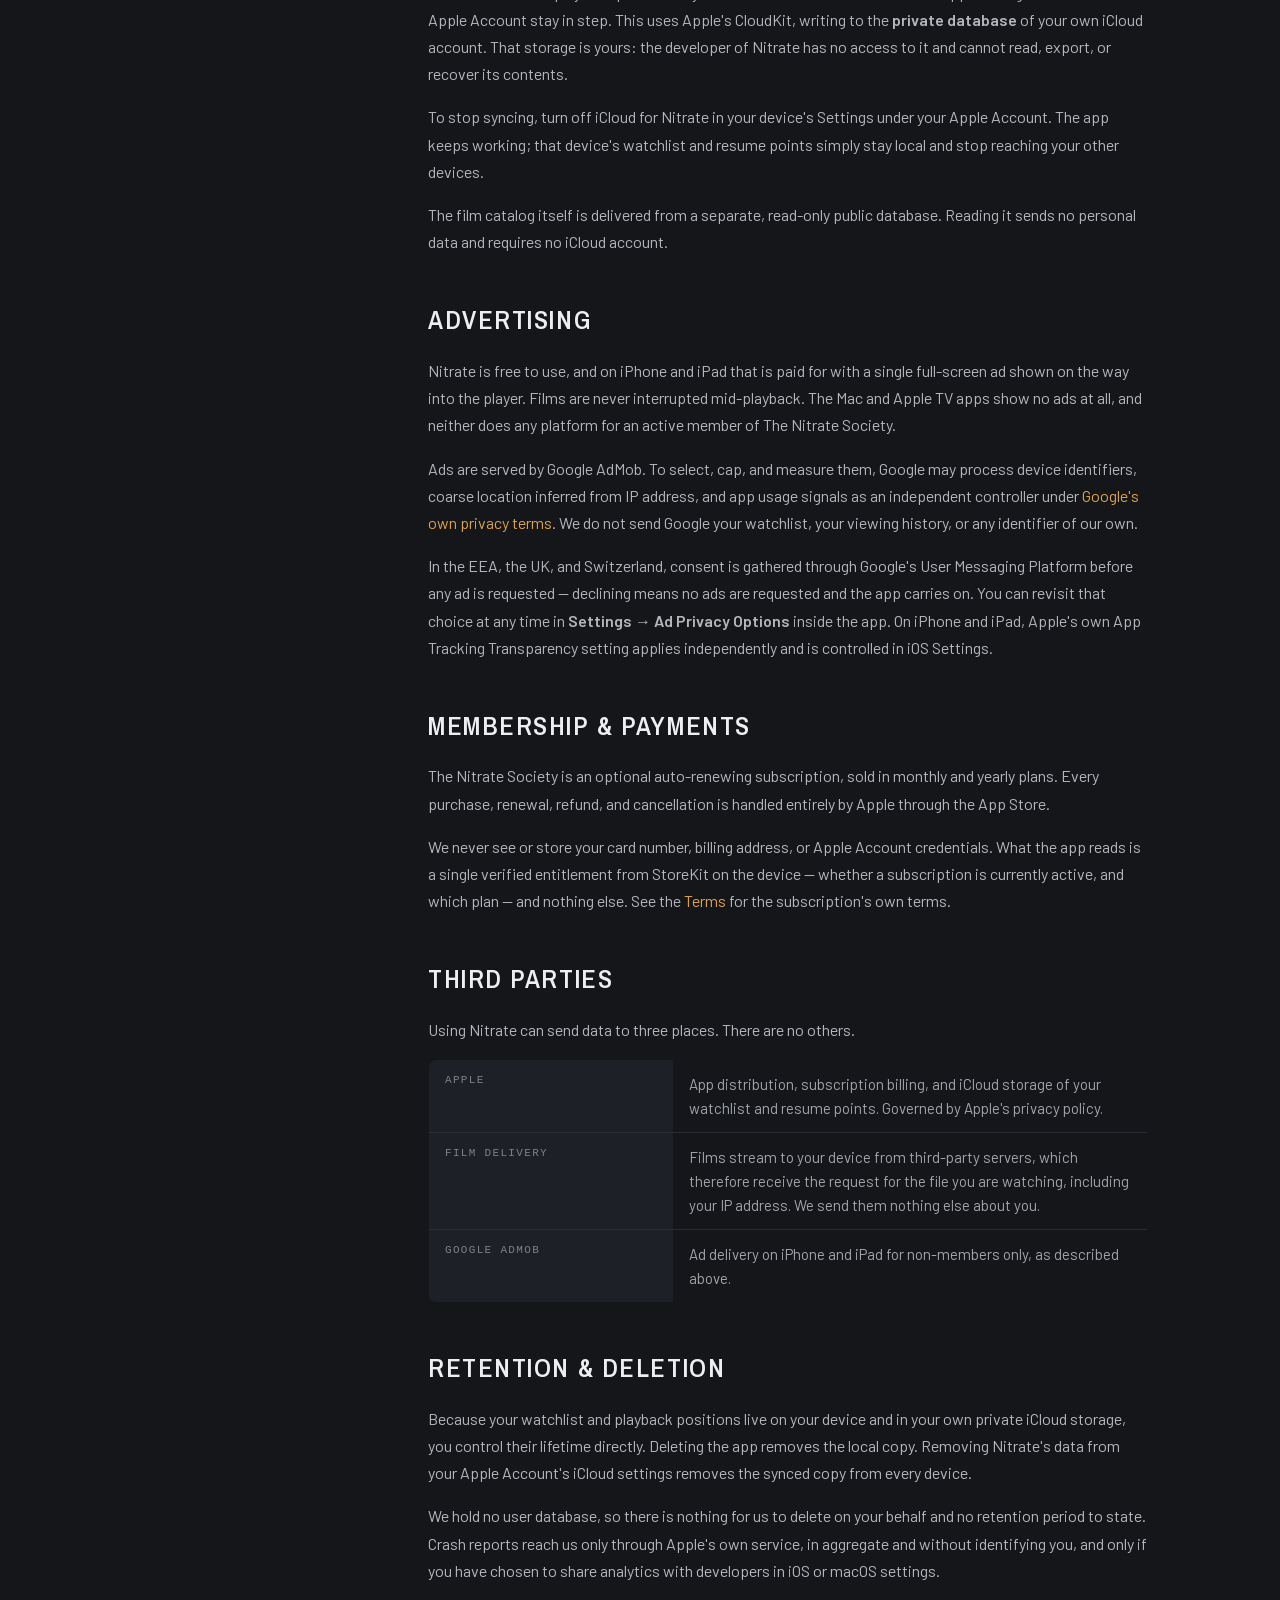
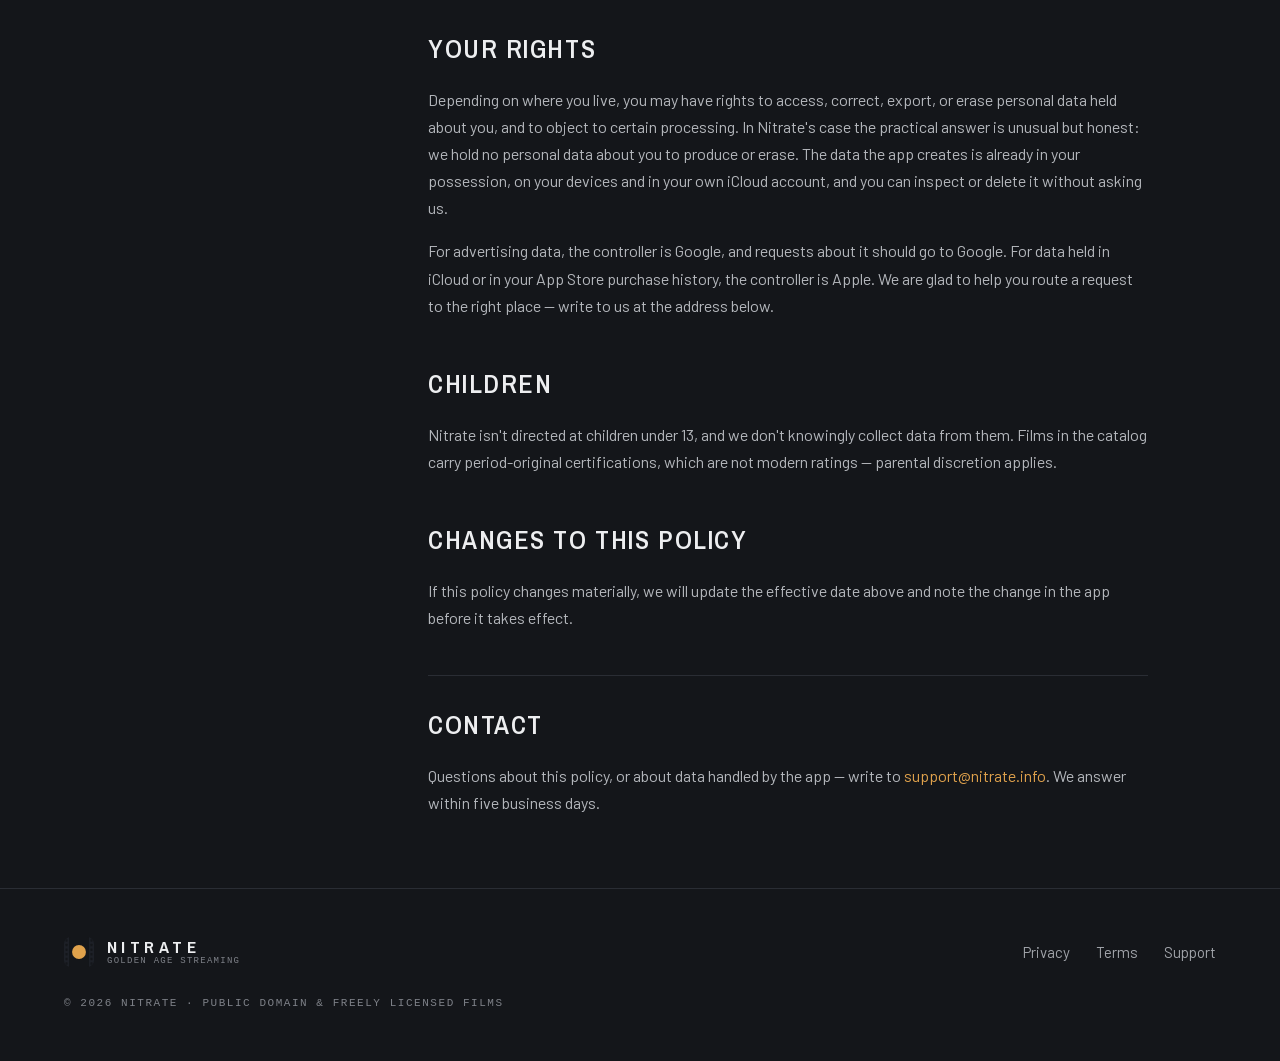
==== commit 5fa34f62: "fix" ====
--- a/privacy.html
+++ b/privacy.html
@@ -216,7 +216,7 @@
       <section id="third-parties">
         <h2>Third parties</h2>
         <p>
-          Three parties can receive data as a result of using Nitrate. There are no others.
+          Using Nitrate can send data to three places. There are no others.
         </p>
         <div class="table-wrap">
           <table class="table">
@@ -229,12 +229,11 @@
                 </td>
               </tr>
               <tr>
-                <th scope="row">Internet Archive</th>
+                <th scope="row">Film delivery</th>
                 <td>
-                  Films are streamed to your device directly from
-                  <a href="https://archive.org" rel="noopener">archive.org</a>, which
-                  therefore receives the request for the file you are watching, including
-                  your IP address. Subject to the Internet Archive's own privacy policy.
+                  Films stream to your device from third-party servers, which therefore
+                  receive the request for the file you are watching, including your IP
+                  address. We send them nothing else about you.
                 </td>
               </tr>
               <tr>
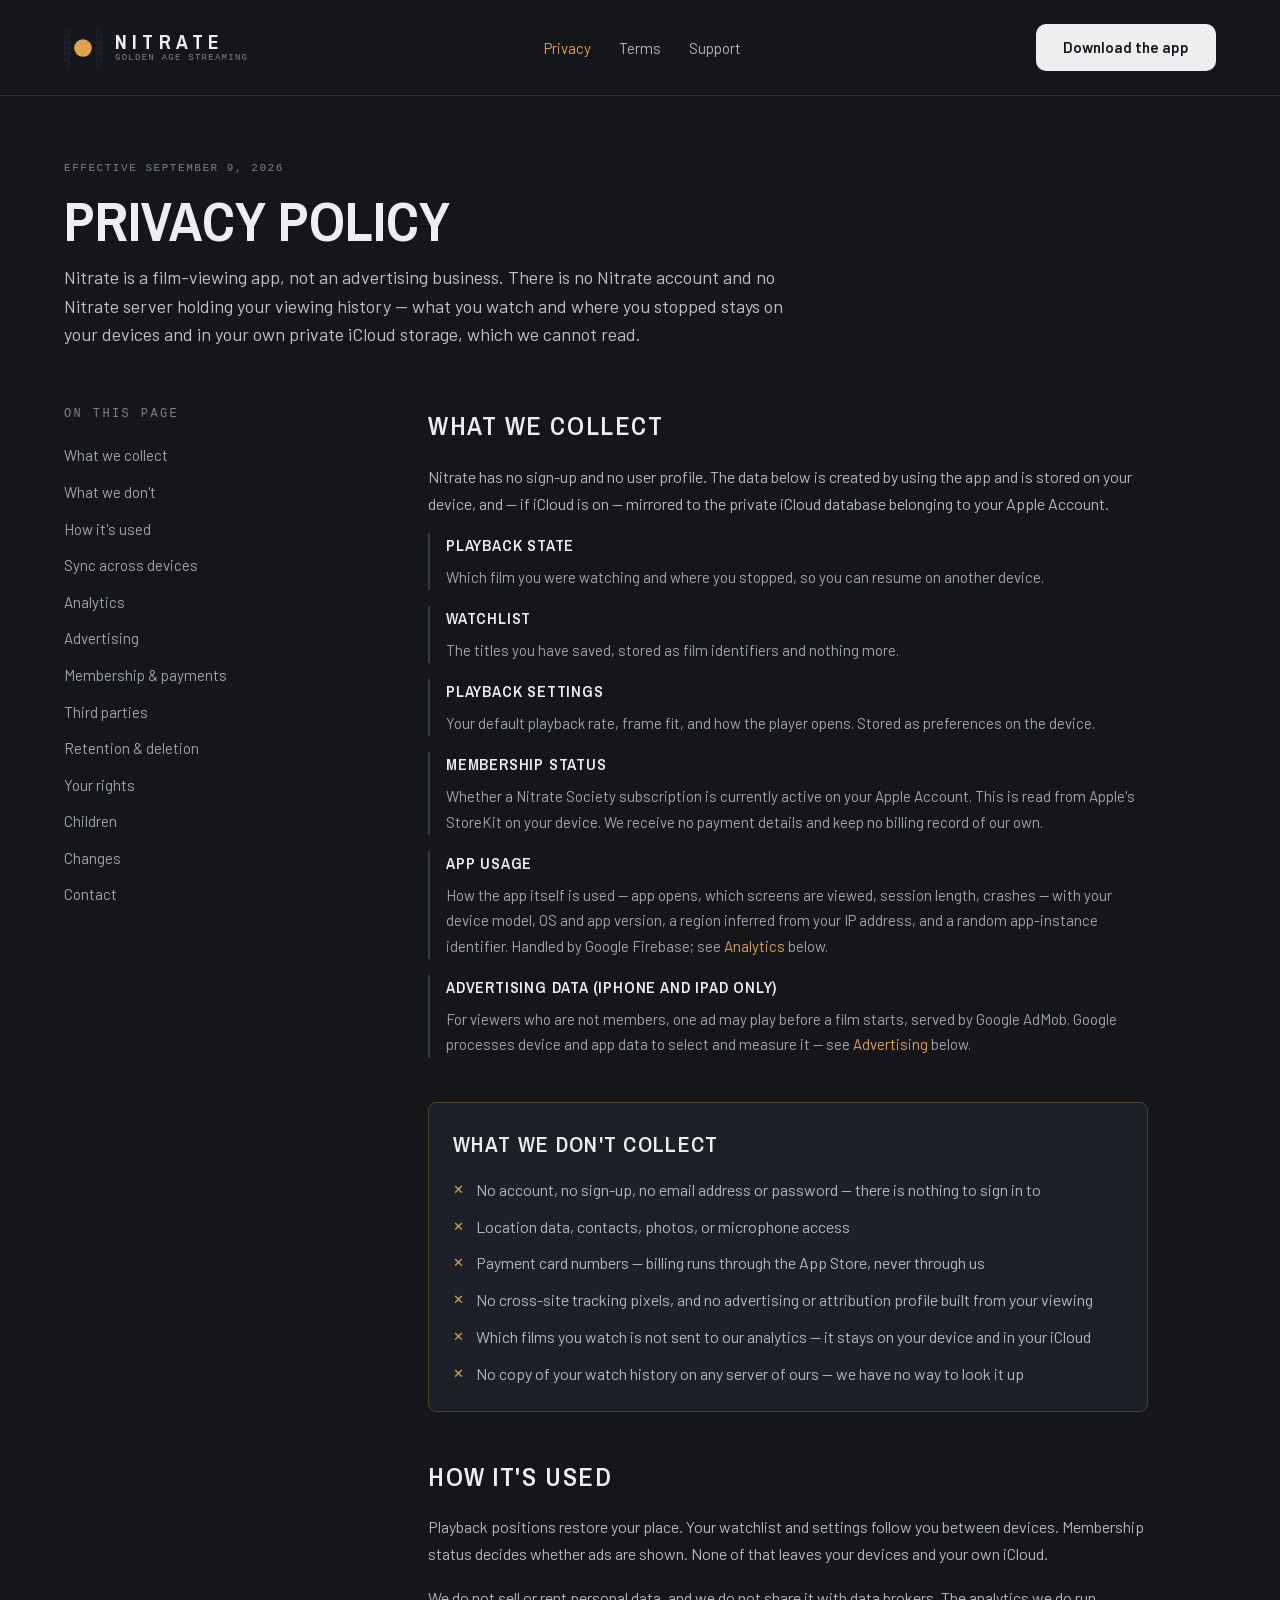
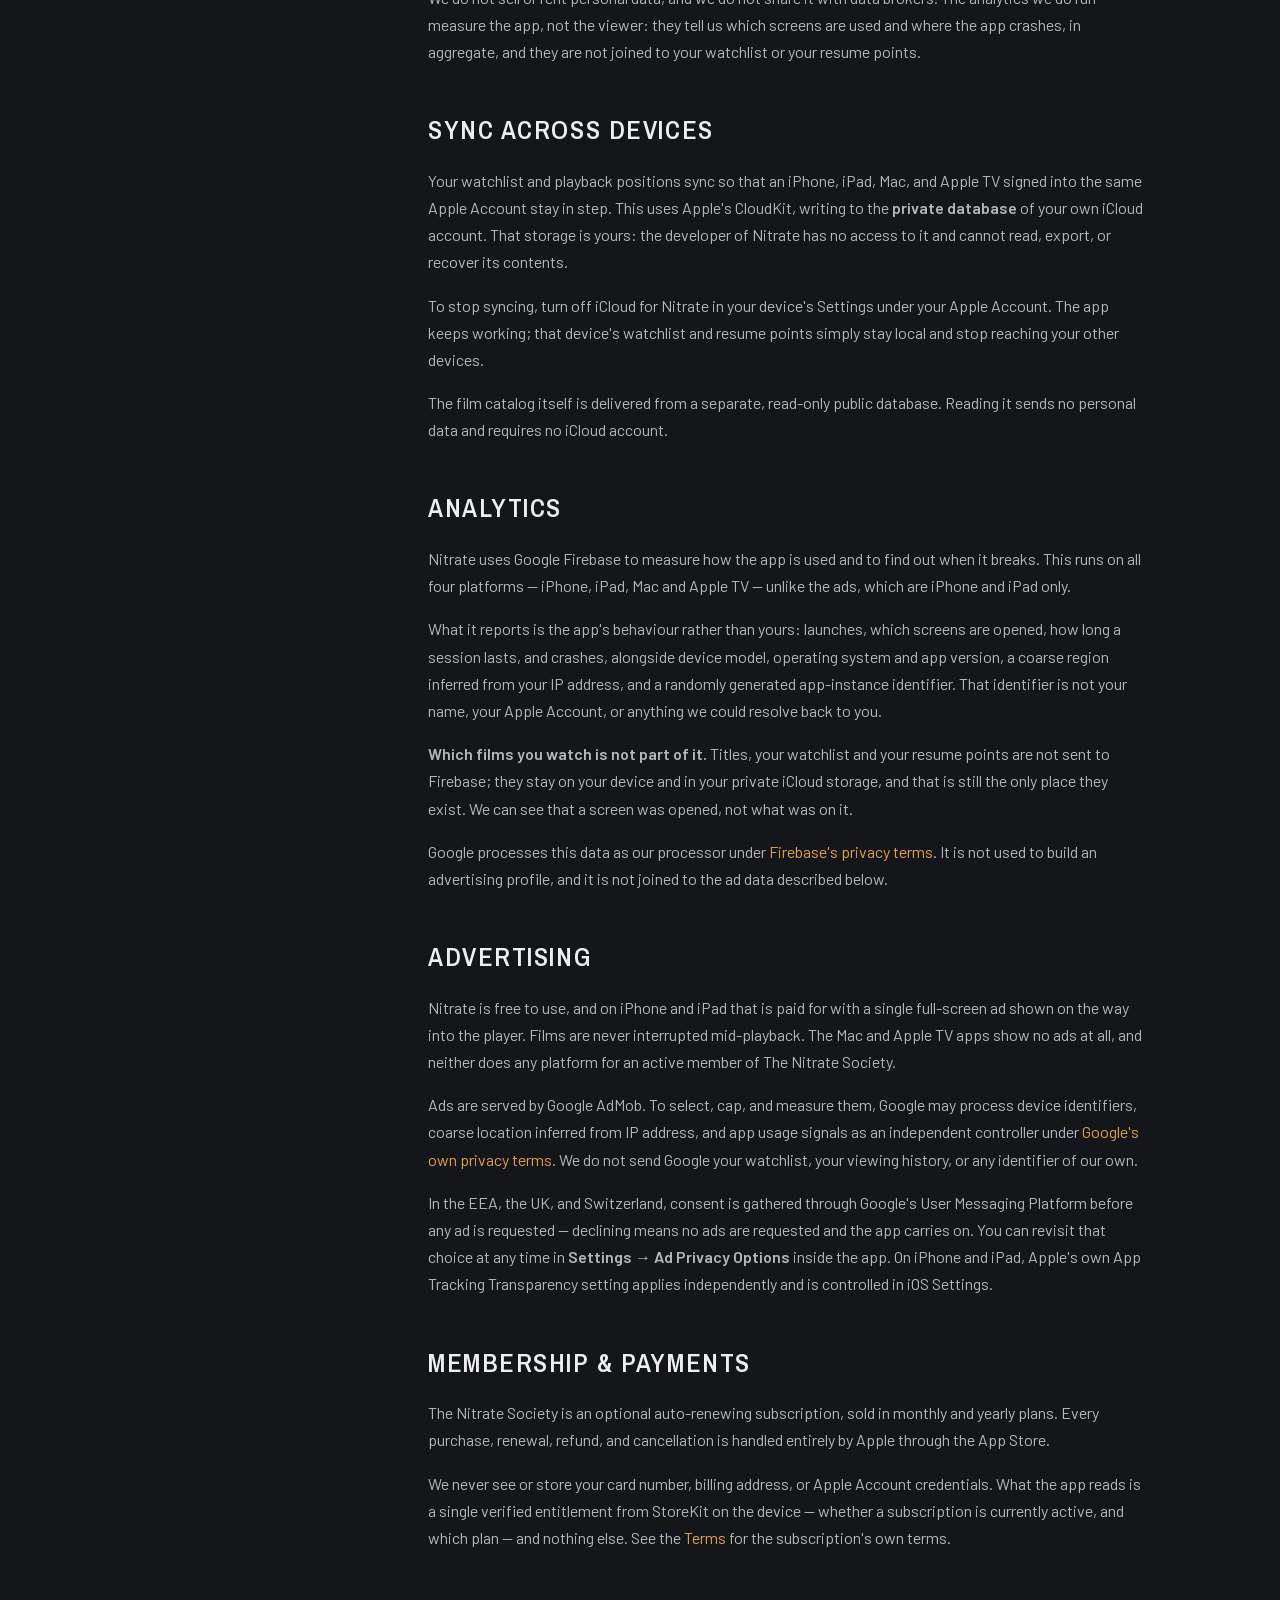
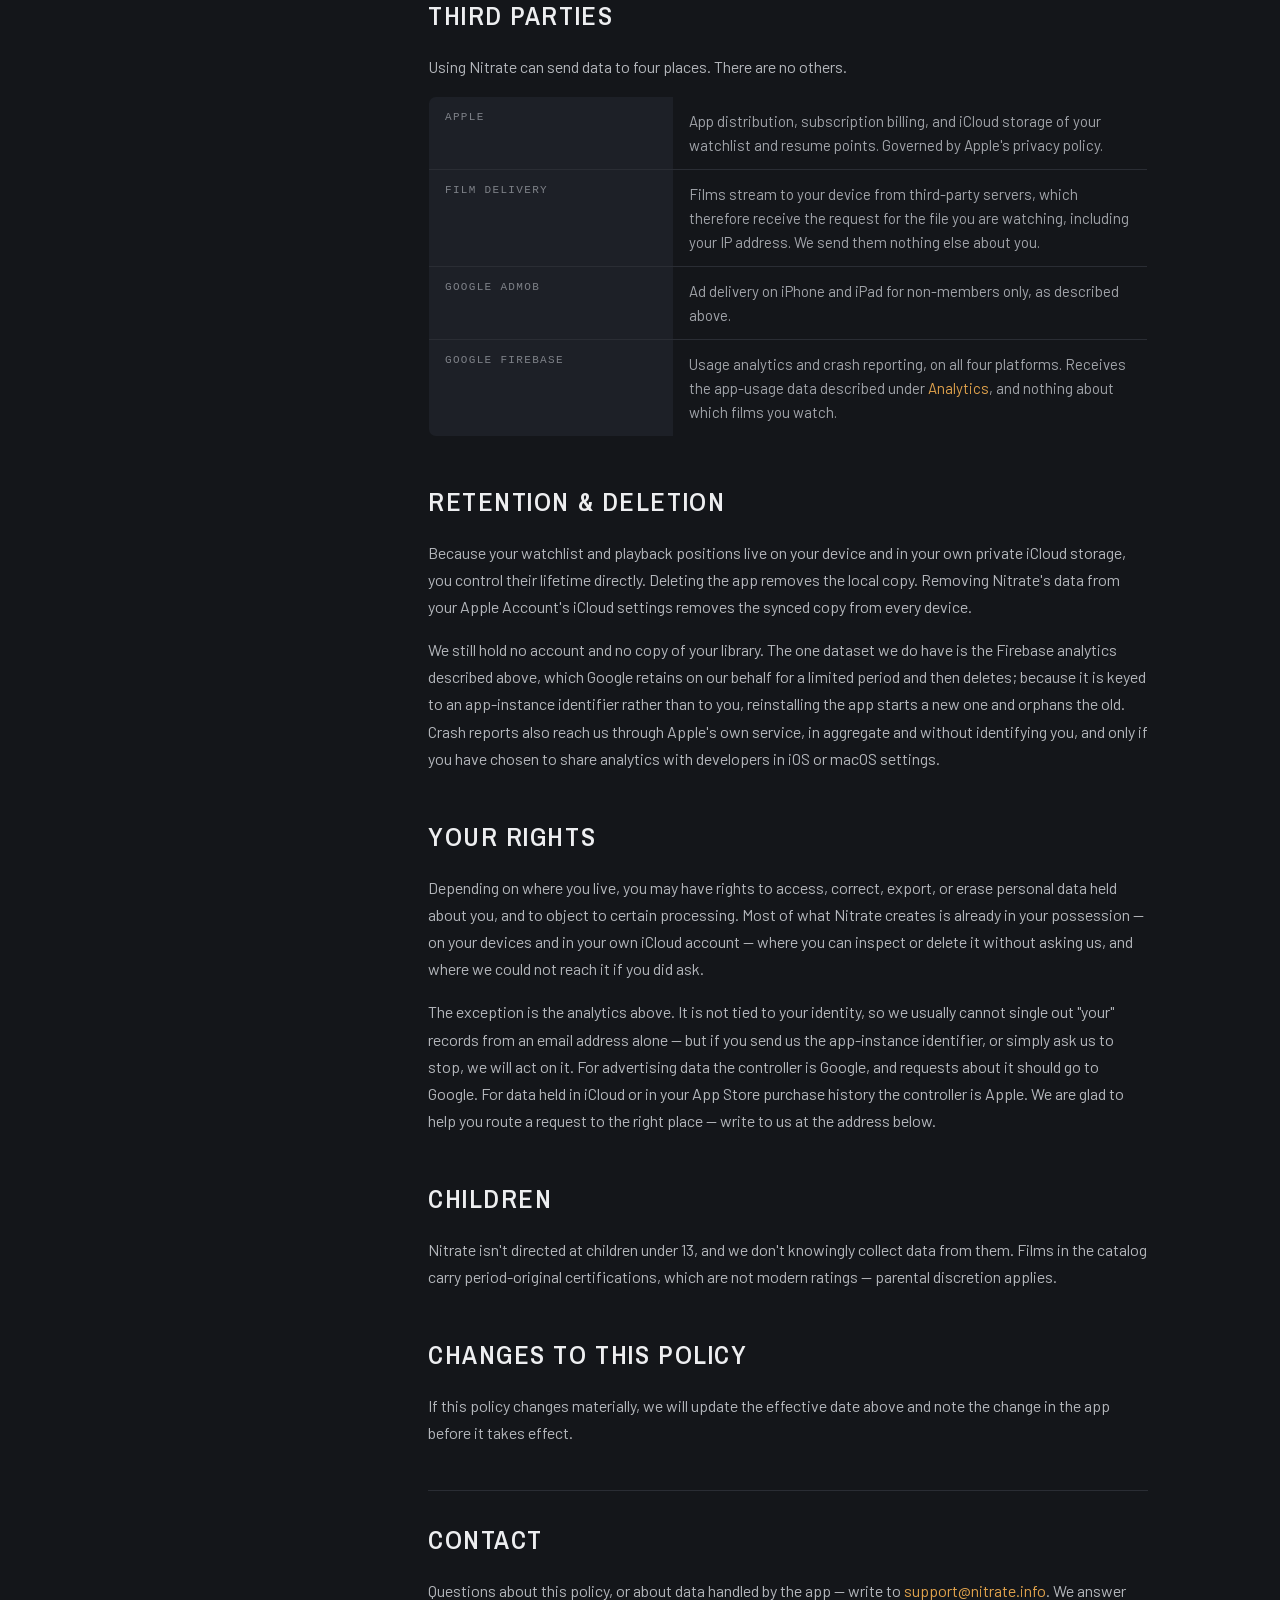
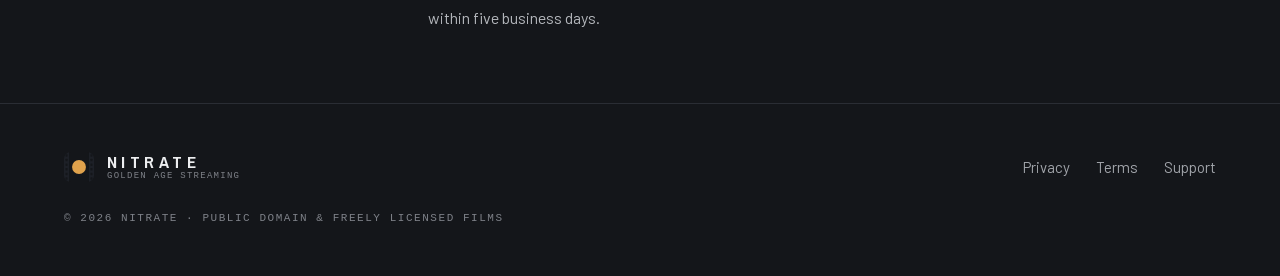
==== commit 6f134615: "add analatics" ====
--- a/privacy.html
+++ b/privacy.html
@@ -44,7 +44,7 @@
 <main id="main" class="page">
 
   <div class="page__head">
-    <p class="meta">Effective <time datetime="2026-09-08">September 8, 2026</time></p>
+    <p class="meta">Effective <time datetime="2026-09-09">September 9, 2026</time></p>
     <h1>Privacy Policy</h1>
     <p class="lead">
       Nitrate is a film-viewing app, not an advertising business. There is no Nitrate
@@ -64,6 +64,7 @@
           <li><a href="#never">What we don't</a></li>
           <li><a href="#use">How it's used</a></li>
           <li><a href="#sync">Sync across devices</a></li>
+          <li><a href="#analytics">Analytics</a></li>
           <li><a href="#ads">Advertising</a></li>
           <li><a href="#membership">Membership &amp; payments</a></li>
           <li><a href="#third-parties">Third parties</a></li>
@@ -117,6 +118,16 @@
         </div>
 
         <div class="entry">
+          <h3>App usage</h3>
+          <p>
+            How the app itself is used — app opens, which screens are viewed, session
+            length, crashes — with your device model, OS and app version, a region
+            inferred from your IP address, and a random app-instance identifier. Handled
+            by Google Firebase; see <a href="#analytics">Analytics</a> below.
+          </p>
+        </div>
+
+        <div class="entry">
           <h3>Advertising data (iPhone and iPad only)</h3>
           <p>
             For viewers who are not members, one ad may play before a film starts, served
@@ -132,7 +143,8 @@
           <li>No account, no sign-up, no email address or password — there is nothing to sign in to</li>
           <li>Location data, contacts, photos, or microphone access</li>
           <li>Payment card numbers — billing runs through the App Store, never through us</li>
-          <li>No analytics or attribution SDK, and no cross-site tracking pixels</li>
+          <li>No cross-site tracking pixels, and no advertising or attribution profile built from your viewing</li>
+          <li>Which films you watch is not sent to our analytics — it stays on your device and in your iCloud</li>
           <li>No copy of your watch history on any server of ours — we have no way to look it up</li>
         </ul>
       </section>
@@ -141,13 +153,14 @@
         <h2>How it's used</h2>
         <p>
           Playback positions restore your place. Your watchlist and settings follow you
-          between devices. Membership status decides whether ads are shown. That is the
-          whole of it.
+          between devices. Membership status decides whether ads are shown. None of that
+          leaves your devices and your own iCloud.
         </p>
         <p>
           We do not sell or rent personal data, and we do not share it with data brokers.
-          We run no analytics of our own, so there is no aggregate profile of your viewing
-          anywhere in our systems.
+          The analytics we do run measure the app, not the viewer: they tell us which
+          screens are used and where the app crashes, in aggregate, and they are not
+          joined to your watchlist or your resume points.
         </p>
       </section>
 
@@ -168,6 +181,34 @@
         <p>
           The film catalog itself is delivered from a separate, read-only public database.
           Reading it sends no personal data and requires no iCloud account.
+        </p>
+      </section>
+
+      <section id="analytics">
+        <h2>Analytics</h2>
+        <p>
+          Nitrate uses Google Firebase to measure how the app is used and to find out when
+          it breaks. This runs on all four platforms — iPhone, iPad, Mac and Apple TV —
+          unlike the ads, which are iPhone and iPad only.
+        </p>
+        <p>
+          What it reports is the app's behaviour rather than yours: launches, which screens
+          are opened, how long a session lasts, and crashes, alongside device model,
+          operating system and app version, a coarse region inferred from your IP address,
+          and a randomly generated app-instance identifier. That identifier is not your
+          name, your Apple Account, or anything we could resolve back to you.
+        </p>
+        <p>
+          <strong>Which films you watch is not part of it.</strong> Titles, your watchlist
+          and your resume points are not sent to Firebase; they stay on your device and in
+          your private iCloud storage, and that is still the only place they exist. We can
+          see that a screen was opened, not what was on it.
+        </p>
+        <p>
+          Google processes this data as our processor under
+          <a href="https://firebase.google.com/support/privacy" rel="noopener">Firebase's privacy terms</a>.
+          It is not used to build an advertising profile, and it is not joined to the ad
+          data described below.
         </p>
       </section>
 
@@ -216,7 +257,7 @@
       <section id="third-parties">
         <h2>Third parties</h2>
         <p>
-          Using Nitrate can send data to three places. There are no others.
+          Using Nitrate can send data to four places. There are no others.
         </p>
         <div class="table-wrap">
           <table class="table">
@@ -242,6 +283,14 @@
                   Ad delivery on iPhone and iPad for non-members only, as described above.
                 </td>
               </tr>
+              <tr>
+                <th scope="row">Google Firebase</th>
+                <td>
+                  Usage analytics and crash reporting, on all four platforms. Receives the
+                  app-usage data described under <a href="#analytics">Analytics</a>, and
+                  nothing about which films you watch.
+                </td>
+              </tr>
             </tbody>
           </table>
         </div>
@@ -256,10 +305,13 @@
           settings removes the synced copy from every device.
         </p>
         <p>
-          We hold no user database, so there is nothing for us to delete on your behalf and
-          no retention period to state. Crash reports reach us only through Apple's own
-          service, in aggregate and without identifying you, and only if you have chosen to
-          share analytics with developers in iOS or macOS settings.
+          We still hold no account and no copy of your library. The one dataset we do have
+          is the Firebase analytics described above, which Google retains on our behalf for
+          a limited period and then deletes; because it is keyed to an app-instance
+          identifier rather than to you, reinstalling the app starts a new one and orphans
+          the old. Crash reports also reach us through Apple's own service, in aggregate and
+          without identifying you, and only if you have chosen to share analytics with
+          developers in iOS or macOS settings.
         </p>
       </section>
 
@@ -267,15 +319,17 @@
         <h2>Your rights</h2>
         <p>
           Depending on where you live, you may have rights to access, correct, export, or
-          erase personal data held about you, and to object to certain processing. In
-          Nitrate's case the practical answer is unusual but honest: we hold no personal
-          data about you to produce or erase. The data the app creates is already in your
-          possession, on your devices and in your own iCloud account, and you can inspect
-          or delete it without asking us.
-        </p>
-        <p>
-          For advertising data, the controller is Google, and requests about it should go to
-          Google. For data held in iCloud or in your App Store purchase history, the
+          erase personal data held about you, and to object to certain processing. Most of
+          what Nitrate creates is already in your possession — on your devices and in your
+          own iCloud account — where you can inspect or delete it without asking us, and
+          where we could not reach it if you did ask.
+        </p>
+        <p>
+          The exception is the analytics above. It is not tied to your identity, so we
+          usually cannot single out "your" records from an email address alone — but if you
+          send us the app-instance identifier, or simply ask us to stop, we will act on it.
+          For advertising data the controller is Google, and requests about it should go to
+          Google. For data held in iCloud or in your App Store purchase history the
           controller is Apple. We are glad to help you route a request to the right place —
           write to us at the address below.
         </p>
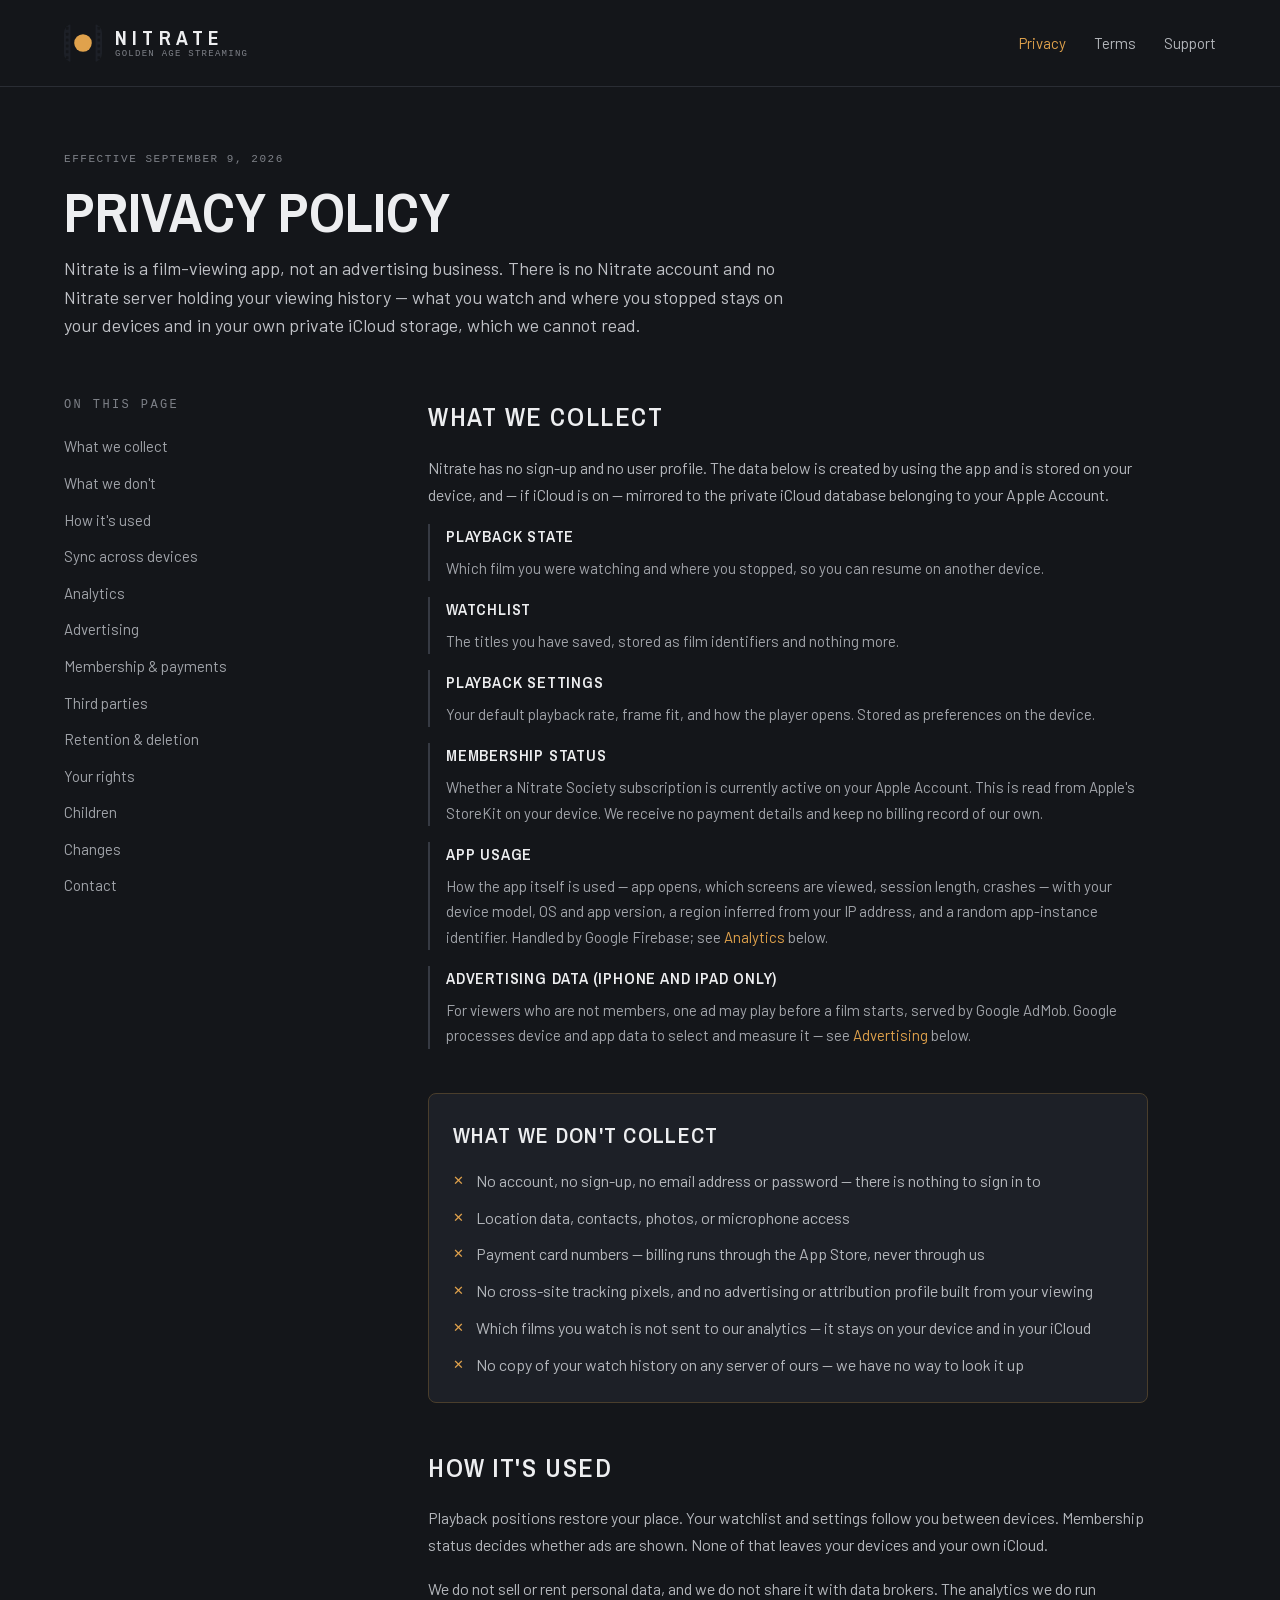
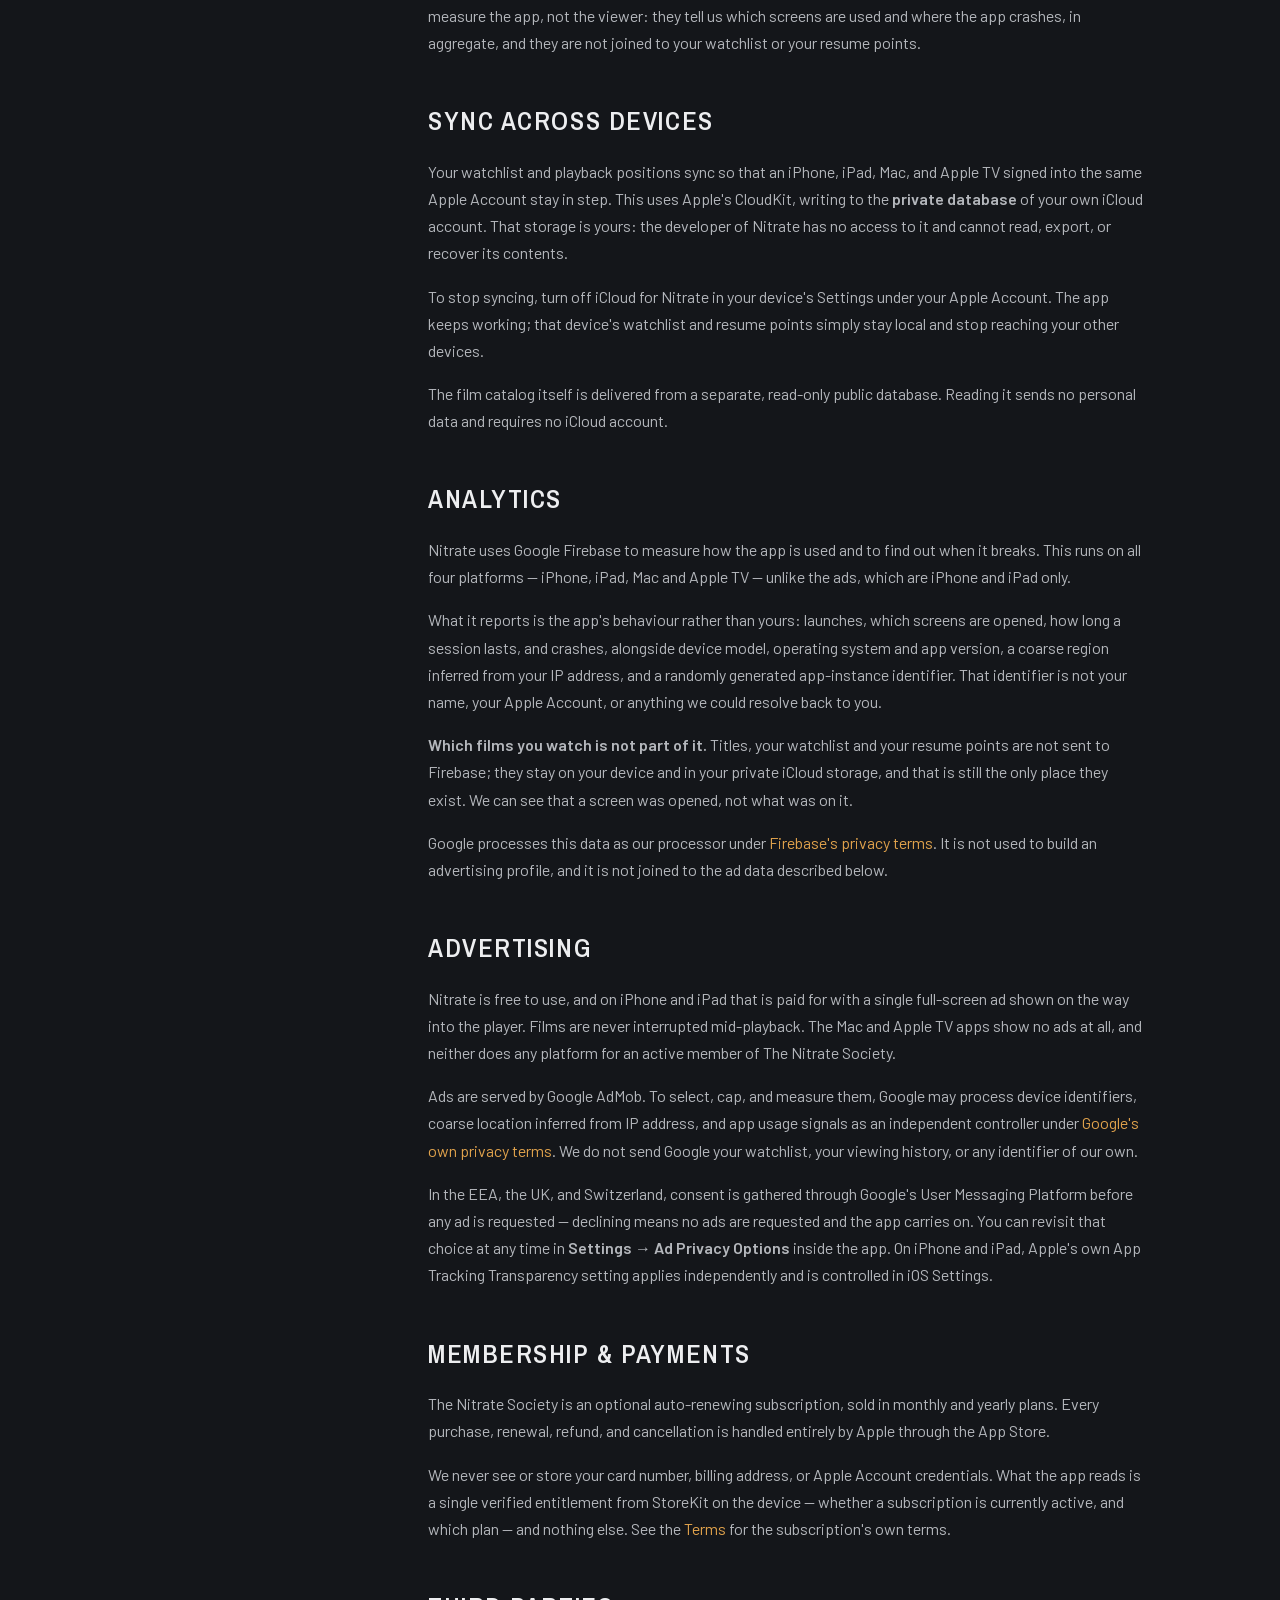
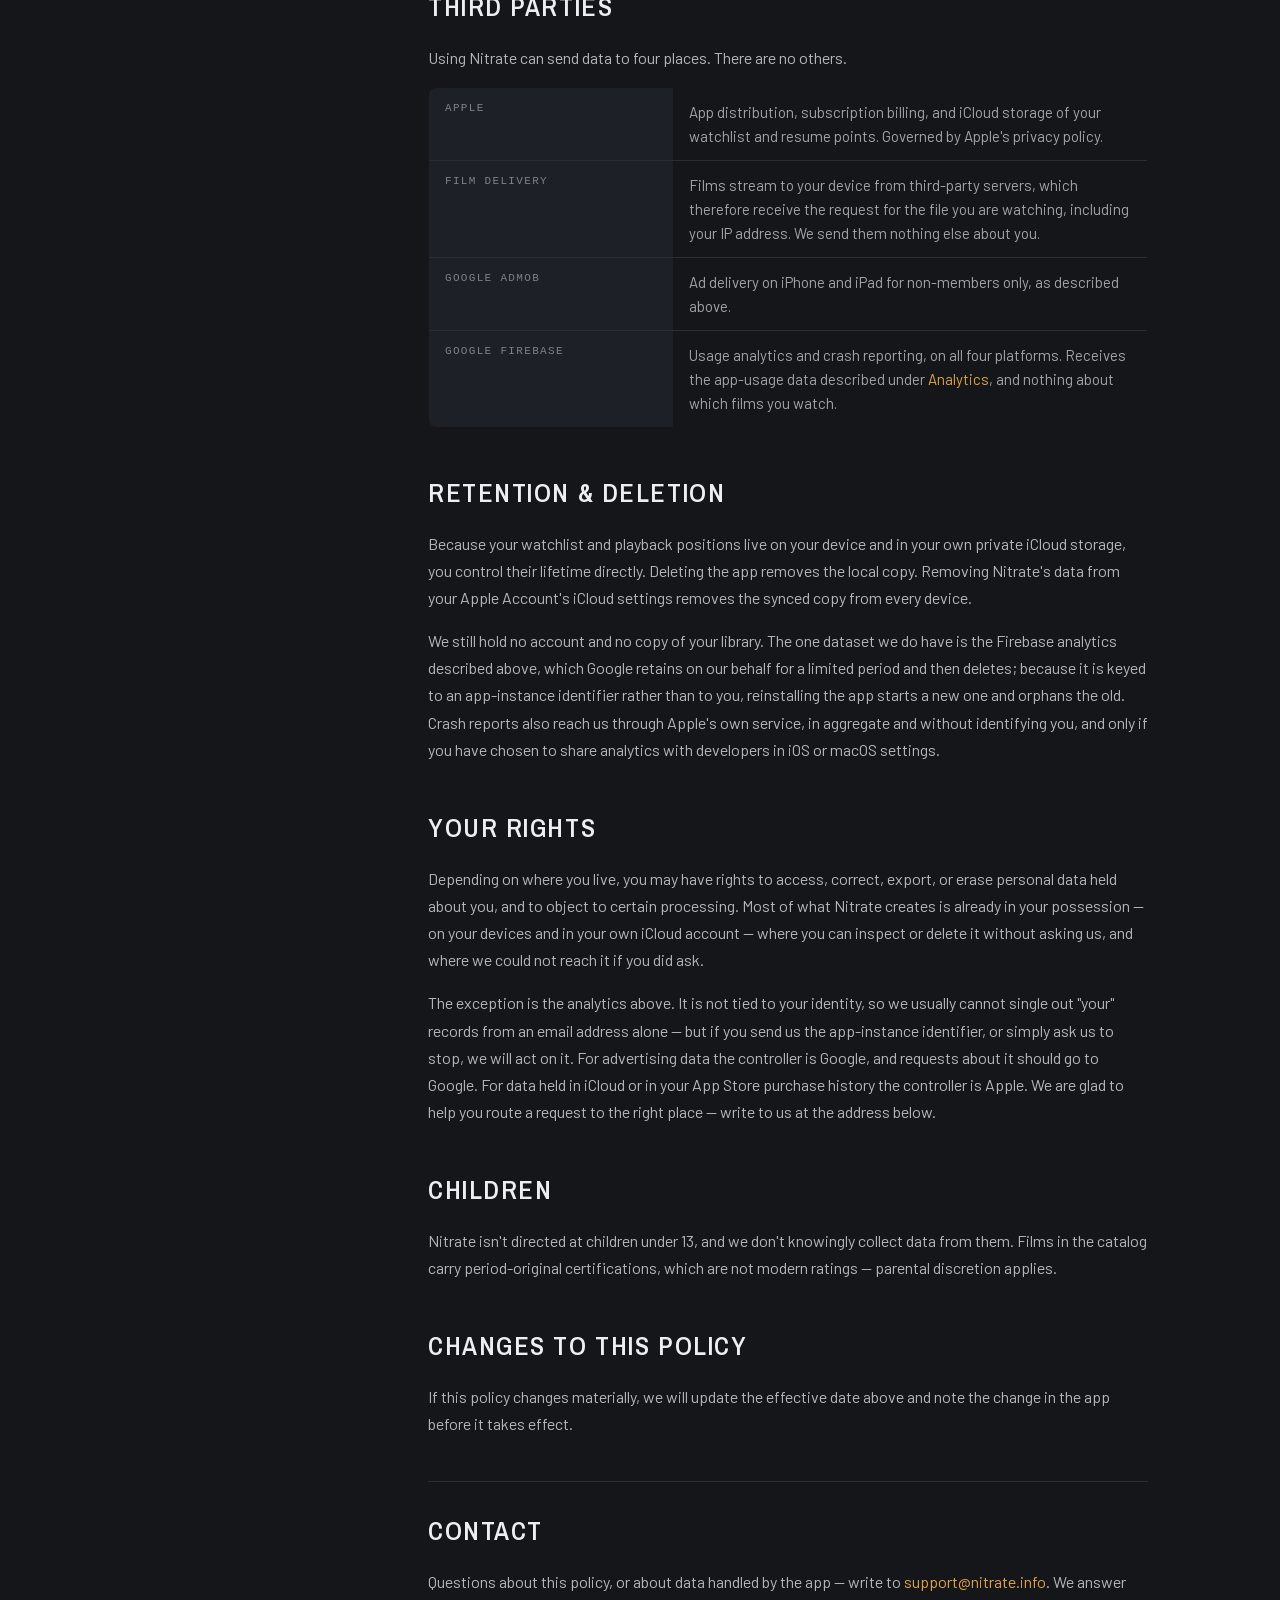
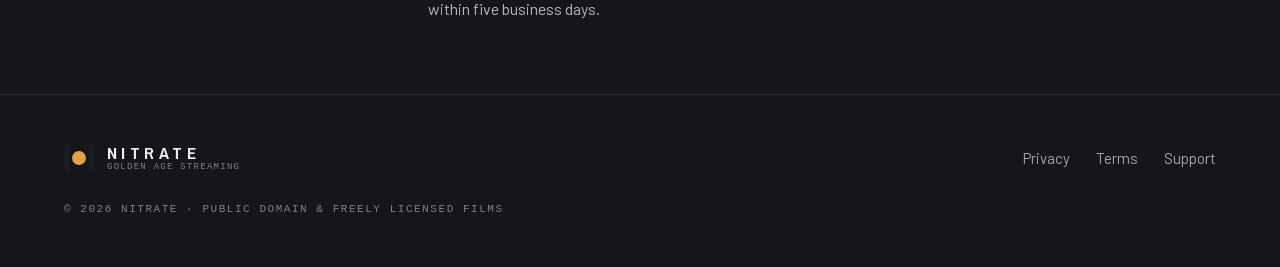
==== commit ac18fbfc: "remove download at the navigation" ====
--- a/privacy.html
+++ b/privacy.html
@@ -38,7 +38,6 @@
     <a href="terms.html">Terms</a>
     <a href="support.html">Support</a>
   </nav>
-  <a class="btn btn--primary" href="https://apps.apple.com/app/id6807024040">Download the app</a>
 </header>
 
 <main id="main" class="page">
